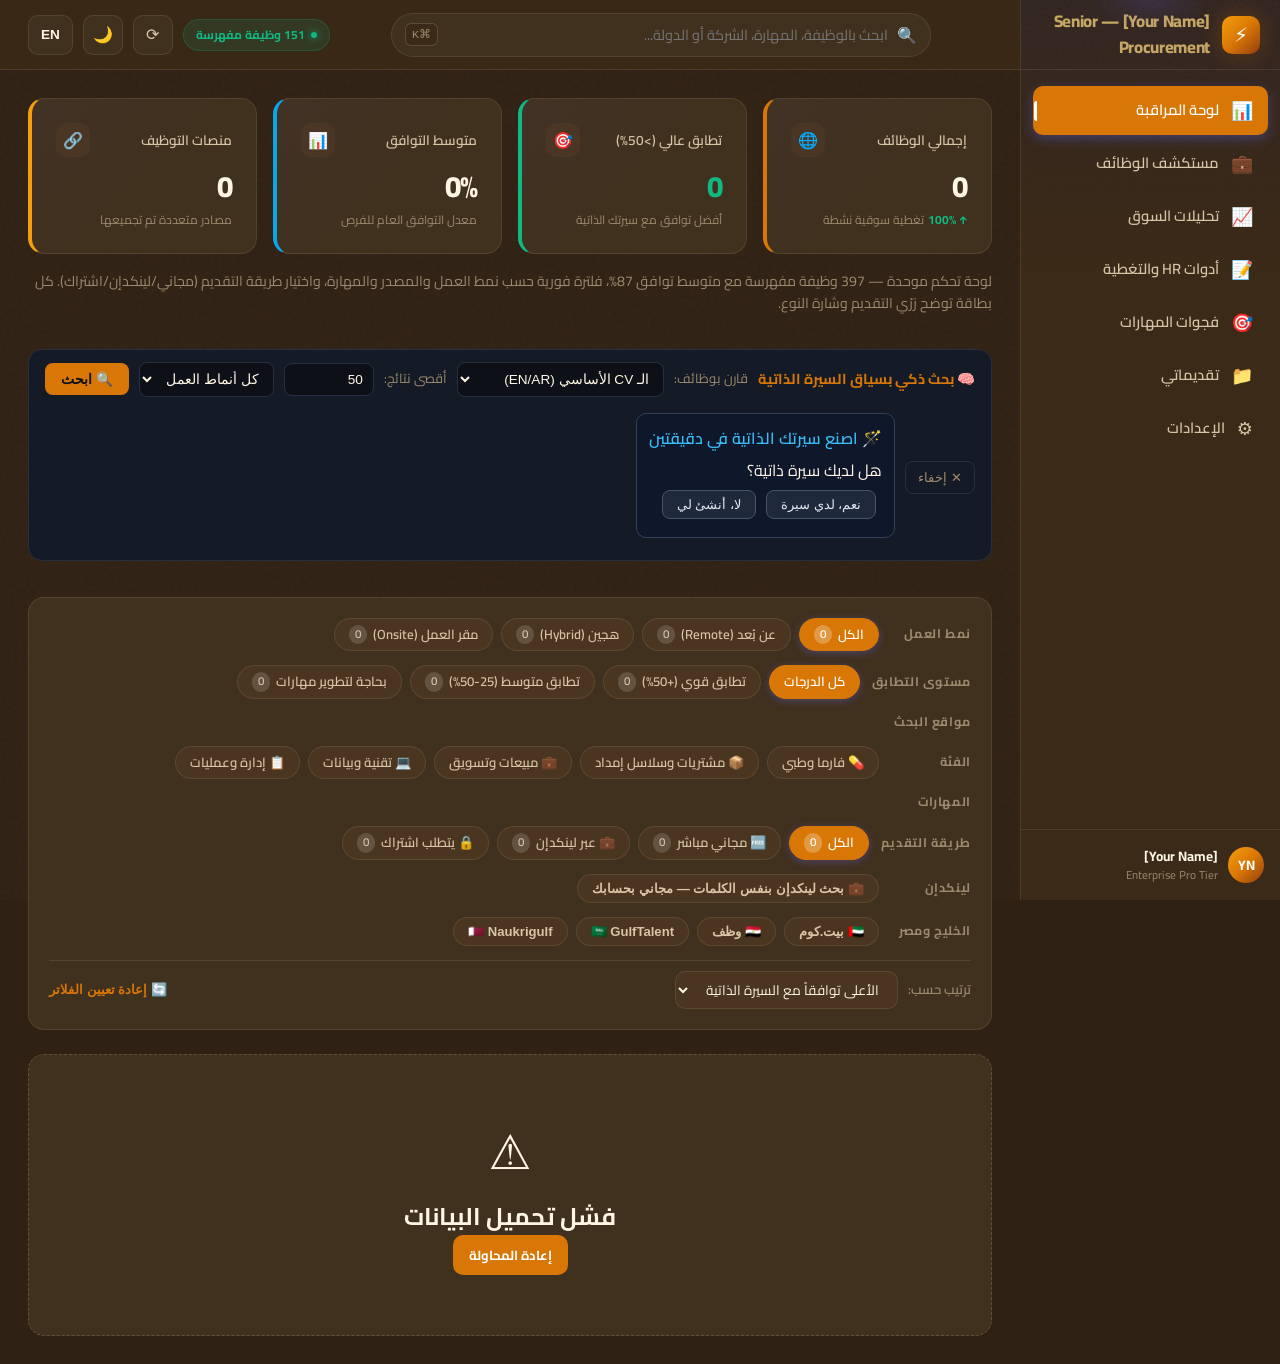
==== frontend/index.html @ 23d43df9 "init: Job Matcher AI — public sanitized package (job-hunt tools, app, frontend, dashboard)" ====
<!DOCTYPE html>
<html lang="ar" dir="rtl" data-theme="dark">
<head>
  <meta charset="UTF-8">
  <meta name="viewport" content="width=device-width, initial-scale=1.0">
  <title>Smart Job Matcher — Enterprise AI Platform</title>
  <link rel="stylesheet" href="style.css">
  <link rel="preconnect" href="https://fonts.googleapis.com">
  <link rel="preconnect" href="https://fonts.gstatic.com" crossorigin>
</head>
<body>
  <div class="app-shell">
    <!-- ─── Enterprise Sidebar ─────────────────────────────────────────── -->
    <aside class="app-sidebar" role="navigation" aria-label="التنقل الرئيسي">
      <div class="sidebar-brand">
        <div class="brand-icon" aria-hidden="true">⚡</div>
        <div class="brand-title" id="brandText" style="color:#C6A664;background:none;-webkit-background-clip:unset;-webkit-text-fill-color:#C6A664;">[Your Name] — Senior Procurement</div>
        <div class="sidebar-glow" aria-hidden="true"></div>
      </div>

      <nav class="sidebar-nav">
        <a class="nav-item active" data-page="dashboard" onclick="navigate('dashboard')" role="menuitem" aria-current="page">
          <span class="nav-icon" aria-hidden="true">📊</span>
          <span class="nav-label" data-i18n="navDashboard">لوحة المراقبة</span>
          <span class="nav-indicator" aria-hidden="true"></span>
        </a>
        <a class="nav-item" data-page="jobs" onclick="navigate('jobs')" role="menuitem">
          <span class="nav-icon" aria-hidden="true">💼</span>
          <span class="nav-label" data-i18n="navJobs">مستكشف الوظائف</span>
          <span class="nav-indicator" aria-hidden="true"></span>
        </a>
        <a class="nav-item" data-page="analytics" onclick="navigate('analytics')" role="menuitem">
          <span class="nav-icon" aria-hidden="true">📈</span>
          <span class="nav-label" data-i18n="navAnalytics">تحليلات السوق</span>
          <span class="nav-indicator" aria-hidden="true"></span>
        </a>
        <a class="nav-item" data-page="hr" onclick="navigate('hr')" role="menuitem">
          <span class="nav-icon" aria-hidden="true">📝</span>
          <span class="nav-label" data-i18n="navHr">أدوات HR والتغطية</span>
          <span class="nav-indicator" aria-hidden="true"></span>
        </a>
        <a class="nav-item" data-page="gaps" onclick="navigate('gaps')" role="menuitem">
          <span class="nav-icon" aria-hidden="true">🎯</span>
          <span class="nav-label" data-i18n="navGaps">فجوات المهارات</span>
          <span class="nav-indicator" aria-hidden="true"></span>
        </a>
        <a class="nav-item" data-page="myapps" onclick="navigate('myapps')" role="menuitem">
          <span class="nav-icon" aria-hidden="true">📁</span>
          <span class="nav-label">تقديماتي</span>
          <span class="nav-indicator" aria-hidden="true"></span>
        </a>
        <a class="nav-item" data-page="settings" onclick="navigate('settings')" role="menuitem">
          <span class="nav-icon" aria-hidden="true">⚙️</span>
          <span class="nav-label" data-i18n="navSettings">الإعدادات</span>
          <span class="nav-indicator" aria-hidden="true"></span>
        </a>
      </nav>

      <div class="sidebar-footer">
        <div class="user-badge">
          <div class="user-avatar">YN</div>
          <div class="user-meta">
            <div class="user-name">[Your Name]</div>
            <div class="user-role">Enterprise Pro Tier</div>
          </div>
        </div>
      </div>
    </aside>

    <!-- ─── Mobile Sidebar Overlay ────────────────────────────────────── -->
    <div class="sidebar-overlay" id="sidebarOverlay" onclick="closeSidebar()" aria-hidden="true"></div>

    <!-- ─── Main Content Canvas ───────────────────────────────────────── -->
    <main class="app-main" role="main">
      <!-- Enterprise Top Command Bar -->
      <header class="command-bar" role="banner">
        <div class="command-title" id="topbarTitle" style="font-weight:700; font-size:1.1rem;"></div>

        <!-- Mobile Menu Button -->
        <button class="btn-icon mobile-menu-btn" id="mobileMenuBtn" onclick="toggleSidebar()" aria-label="فتح القائمة" style="display:none;">
          <span>☰</span>
        </button>

        <!-- Global Search Bar with Shortcut -->
        <div class="command-search" role="search">
          <span class="search-icon" aria-hidden="true">🔍</span>
          <input 
            type="text" 
            id="searchBox" 
            class="command-input" 
            placeholder="ابحث بالوظيفة، المهارة، الشركة أو الدولة..." 
            oninput="onSearchInput(this.value)"
            autocomplete="off"
            aria-label="بحث شامل"
          >
          <button type="button" class="btn-reset search-clear" id="searchClear" onclick="clearSearch()" aria-label="مسح البحث" style="display:none;">✕</button>
          <span class="kbd-shortcut" aria-hidden="true">⌘K</span>
        </div>

        <!-- Actions -->
        <div class="command-actions">
          <div class="status-pill" id="statusPill" aria-live="polite">
            <span class="status-dot" aria-hidden="true"></span>
            <span id="liveStatusText">151 وظيفة مفهرسة</span>
          </div>
          <button class="btn-icon" id="refreshBtn" onclick="refreshJobs()" title="تحديث" aria-label="تحديث البيانات">⟳</button>
          <button class="btn-icon" id="themeBtn" onclick="toggleTheme()" title="المظهر" aria-label="تبديل المظهر">🌙</button>
          <button class="btn-lang" id="langBtn" onclick="toggleLang()" aria-label="تبديل اللغة">EN</button>
        </div>
      </header>

      <!-- ─── Page Transition Wrapper ──────────────────────────────────── -->
      <div class="page-transition-wrapper" id="pageWrapper">
        <!-- ─── Dashboard & Jobs View ───────────────────────────────────── -->
        <div id="page-dashboard" class="page-view active" role="region" aria-label="لوحة المراقبة">
          <!-- KPI Metrics Row -->
          <div class="kpi-grid" role="list" aria-label="مؤشرات الأداء الرئيسية">
            <div class="kpi-card" id="statTotal" role="listitem">
              <div class="kpi-header">
                <span class="kpi-title" data-stat-label="totalJobs">إجمالي الوظائف</span>
                <div class="kpi-icon-wrap">🌐</div>
              </div>
              <div class="kpi-value" id="countAll">0</div>
              <div class="kpi-subtext"><span class="trend-badge">↑ 100%</span> تغطية سوقية نشطة</div>
            </div>

            <div class="kpi-card" id="statHigh" role="listitem">
              <div class="kpi-header">
                <span class="kpi-title" data-stat-label="highMatch">تطابق عالي (>50%)</span>
                <div class="kpi-icon-wrap" style="color:var(--success);">🎯</div>
              </div>
              <div class="kpi-value" id="countHigh" style="color:var(--success);">0</div>
              <div class="kpi-subtext">أفضل توافق مع سيرتك الذاتية</div>
            </div>

            <div class="kpi-card" id="statAvg" role="listitem">
              <div class="kpi-header">
                <span class="kpi-title" data-stat-label="avgScore">متوسط التوافق</span>
                <div class="kpi-icon-wrap" style="color:var(--brand-primary);">📊</div>
              </div>
              <div class="kpi-value" id="statAvgVal">0%</div>
              <div class="kpi-subtext">معدل التوافق العام للفرص</div>
            </div>

            <div class="kpi-card" id="statSources" role="listitem">
              <div class="kpi-header">
                <span class="kpi-title" data-stat-label="sources">منصات التوظيف</span>
                <div class="kpi-icon-wrap" style="color:var(--warning);">🔗</div>
              </div>
              <div class="kpi-value" id="statSourcesVal">0</div>
              <div class="kpi-subtext">مصادر متعددة تم تجميعها</div>
            </div>
          </div>

          <p style="color:var(--text-muted); font-size:.88rem; margin: -8px 0 10px; line-height:1.6">لوحة تحكم موحدة — 397 وظيفة مفهرسة مع متوسط توافق 87%، فلترة فورية حسب نمط العمل والمصدر والمهارة، واختيار طريقة التقديم (مجاني/لينكدإن/اشتراك). كل بطاقة توضح زرّي التقديم وشارة النوع.</p>
          <!-- Live Search Results Counter -->
          <div class="search-results-bar" id="searchResultsBar" style="display:none;" aria-live="polite">
            <span class="results-count" id="resultsCount">0</span>
            <span class="results-label" data-i18n="resultsFound">نتائج مطابقة</span>
            <button class="btn-reset" onclick="clearSearch()" aria-label="مسح البحث">✕ مسح</button>
          </div>

          <!-- Smart Multi-CV Search Bar -->
          <div class="smart-search-bar" role="form" aria-label="بحث ذكي متعدد السير الذاتية" style="display:flex; flex-wrap:wrap; align-items:center; gap:10px; background:var(--surface-2,#151b26); border:1px solid var(--border,#263040); border-radius:14px; padding:12px 16px; margin-bottom:12px;">
            <span style="font-weight:700; font-size:.9rem; color:var(--brand-primary,#C6A664);">🧠 بحث ذكي بسياق السيرة الذاتية</span>
            <label for="cvSelect" style="font-size:.82rem; color:var(--text-muted);">قارن بوظائف:</label>
            <select id="cvSelect" style="flex:1; min-width:200px; background:var(--surface-1,#0d1117); color:var(--text-primary); border:1px solid var(--border,#263040); border-radius:8px; padding:8px 10px; font-size:.85rem;">
              <option value="default">الـ CV الأساسي (EN/AR)</option>
            </select>
            <label for="cvLimit" style="font-size:.82rem; color:var(--text-muted);">أقصى نتائج:</label>
            <input type="number" id="cvLimit" min="1" max="500" value="50" style="width:90px; background:var(--surface-1,#0d1117); color:var(--text-primary); border:1px solid var(--border,#263040); border-radius:8px; padding:8px 10px; font-size:.85rem;" aria-label="الحد الأقصى لعدد النتائج">
            <select id="cvWorkType" style="background:var(--surface-1,#0d1117); color:var(--text-primary); border:1px solid var(--border,#263040); border-radius:8px; padding:8px 10px; font-size:.85rem;" aria-label="نمط العمل">
              <option value="">كل أنماط العمل</option>
              <option value="remote">Remote</option>
              <option value="hybrid">Hybrid</option>
              <option value="onsite">Onsite</option>
            </select>
            <button type="button" onclick="smartSearch()" style="background:var(--brand-primary,#C6A664); color:#0d1117; border:none; border-radius:8px; padding:8px 16px; font-weight:700; cursor:pointer; font-size:.85rem;">🔍 ابحث</button>
<button type="button" onclick="smartClear()" style="background:transparent; color:var(--text-muted); border:1px solid var(--border,#263040); border-radius:8px; padding:8px 12px; cursor:pointer; font-size:.82rem;">✕ إخفاء</button>
<div id="cvWizard" style="margin:6px 0 10px;border:1px solid #334155;border-radius:10px;padding:12px;background:#0f172a;">
  <div style="font-weight:600;margin-bottom:8px;color:#38bdf8;">🪄 اصنع سيرتك الذاتية في دقيقتين</div>
  <div id="wizardQ1" style="display:block;">
    <div style="margin-bottom:8px;">هل لديك سيرة ذاتية؟</div>
    <button type="button" class="wz-btn" onclick="wizardHasCv(true)">نعم، لدي سيرة</button>
    <button type="button" class="wz-btn" onclick="wizardHasCv(false)">لا، أنشئ لي</button>
  </div>
  <div id="wizardFlow" style="display:none;"></div>
</div>
<style>
.wz-btn{background:#1e293b;color:#e2e8f0;border:1px solid #475569;border-radius:8px;padding:6px 14px;margin:0 6px 6px 0;cursor:pointer;font-size:13px;}
.wz-btn:hover{background:#334155;border-color:#38bdf8;}
.wz-q{margin:10px 0 6px;font-size:13px;color:#cbd5e1;}
.wz-input{background:#0b1120;color:#e2e8f0;border:1px solid #475569;border-radius:8px;padding:6px 10px;width:100%;box-sizing:border-box;font-size:13px;}
</style>
</div>

          <!-- Smart Search Results (independent grid, does not touch app.js state) -->
          <div id="smartResultsWrap" style="display:none; margin-bottom:14px;">
            <div class="search-results-bar" style="display:flex; align-items:center; justify-content:space-between; padding:8px 14px; background:var(--surface-2,#151b26); border:1px solid var(--border,#263040); border-radius:10px; margin-bottom:10px;">
              <span style="font-size:.85rem; color:var(--text-muted);">
                عرض <strong id="smartCount" style="color:var(--brand-primary,#C6A664);">0</strong> وظيفة بسياق
                <strong id="smartCvName" style="color:var(--text-primary);"></strong>
                — من <strong id="smartTotal"></strong> مطابقة كاملة
              </span>
            </div>
            <div class="jobs-grid" id="smartGrid" role="list" aria-label="نتائج البحث الذكي"></div>
          </div>

          <!-- Enterprise Multi-Facet Filter Toolbar -->
          <div class="facet-toolbar" role="form" aria-label="فلاتر الوظائف">
            <!-- Clear All Filters Button -->
            <div class="filter-actions" id="filterActions" style="display:none; justify-content:space-between; align-items:center; margin-bottom:8px;">
              <span class="active-filters-count" id="activeFiltersCount">0 فلاتر نشطة</span>
              <button type="button" class="btn-reset" onclick="resetAll()" aria-label="مسح كل الفلاتر">🔄 مسح الكل</button>
            </div>

            <!-- Work Type Filter -->
            <div class="facet-row">
              <span class="facet-label" data-i18n="filterWorkType">نمط العمل</span>
              <div class="chip-group" id="workTypeGroup" role="group" aria-label="أنماط العمل">
                <div class="filter-chip active" data-worktype="all" onclick="setWorkType('all', this)" role="button" tabindex="0" aria-pressed="true">
                  <span data-i18n="all">الكل</span>
                  <span class="chip-count" id="countWorkAll">0</span>
                </div>
                <div class="filter-chip" data-worktype="remote" onclick="setWorkType('remote', this)" role="button" tabindex="0" aria-pressed="false">
                  <span data-i18n="remote">عن بُعد (Remote)</span>
                  <span class="chip-count" id="countWorkRemote">0</span>
                </div>
                <div class="filter-chip" data-worktype="hybrid" onclick="setWorkType('hybrid', this)" role="button" tabindex="0" aria-pressed="false">
                  <span data-i18n="hybrid">هجين (Hybrid)</span>
                  <span class="chip-count" id="countWorkHybrid">0</span>
                </div>
                <div class="filter-chip" data-worktype="onsite" onclick="setWorkType('onsite', this)" role="button" tabindex="0" aria-pressed="false">
                  <span data-i18n="onsite">مقر العمل (Onsite)</span>
                  <span class="chip-count" id="countWorkOnsite">0</span>
                </div>
              </div>
            </div>

            <!-- Compatibility Filter -->
            <div class="facet-row">
              <span class="facet-label" data-i18n="filterMatch">مستوى التطابق</span>
              <div class="chip-group" id="matchScoreGroup" role="group" aria-label="مستويات التطابق">
                <div class="filter-chip active" data-filter="all" onclick="setScoreFilter('all', this)" role="button" tabindex="0" aria-pressed="true">
                  <span data-i18n="all">كل الدرجات</span>
                </div>
                <div class="filter-chip" data-filter="high" onclick="setScoreFilter('high', this)" role="button" tabindex="0" aria-pressed="false">
                  <span data-i18n="high">تطابق قوي (+50%)</span>
                  <span class="chip-count" id="countFilterHigh">0</span>
                </div>
                <div class="filter-chip" data-filter="mid" onclick="setScoreFilter('mid', this)" role="button" tabindex="0" aria-pressed="false">
                  <span data-i18n="mid">تطابق متوسط (25-50%)</span>
                  <span class="chip-count" id="countFilterMid">0</span>
                </div>
                <div class="filter-chip" data-filter="low" onclick="setScoreFilter('low', this)" role="button" tabindex="0" aria-pressed="false">
                  <span data-i18n="low">بحاجة لتطوير مهارات</span>
                  <span class="chip-count" id="countFilterLow">0</span>
                </div>
              </div>
            </div>

            <!-- Job Sources Filter (multi-select) -->
            <div class="facet-row">
              <span class="facet-label">مواقع البحث</span>
              <div class="chip-group" id="sourceChipsCloud" role="group" aria-label="مصادر الوظائف">
                <!-- Dynamically populated from loaded jobs -->
              </div>
            </div>

            <!-- Category Filter (multi-select: pharma only etc.) -->
            <div class="facet-row">
              <span class="facet-label">الفئة</span>
              <div class="chip-group" id="categoryChipsCloud" role="group" aria-label="فئات الوظائف">
                <div class="filter-chip" data-cat="pharma" onclick="toggleCategoryChip('pharma', this)" role="button" tabindex="0" aria-pressed="false">
                  <span>💊 فارما وطبي</span>
                </div>
                <div class="filter-chip" data-cat="supply" onclick="toggleCategoryChip('supply', this)" role="button" tabindex="0" aria-pressed="false">
                  <span>📦 مشتريات وسلاسل إمداد</span>
                </div>
                <div class="filter-chip" data-cat="sales" onclick="toggleCategoryChip('sales', this)" role="button" tabindex="0" aria-pressed="false">
                  <span>💼 مبيعات وتسويق</span>
                </div>
                <div class="filter-chip" data-cat="tech" onclick="toggleCategoryChip('tech', this)" role="button" tabindex="0" aria-pressed="false">
                  <span>💻 تقنية وبيانات</span>
                </div>
                <div class="filter-chip" data-cat="mgmt" onclick="toggleCategoryChip('mgmt', this)" role="button" tabindex="0" aria-pressed="false">
                  <span>📋 إدارة وعمليات</span>
                </div>
              </div>
            </div>

            <!-- Top Skills Quick Filter Cloud -->
            <div class="facet-row">
              <span class="facet-label" data-i18n="filterSkills">المهارات</span>
              <div class="chip-group" id="skillsChipsCloud" role="group" aria-label="المهارات المطلوبة">
                <!-- Dynamically populated skills -->
              </div>
            </div>

            <!-- طريقة التقديم: مجاني vs مدفوع vs لينكدإن -->
            <div class="facet-row">
              <span class="facet-label">طريقة التقديم</span>
              <div class="chip-group" id="applyTypeGroup" role="group" aria-label="طريقة التقديم">
                <div class="filter-chip active" data-apply="all" onclick="setApplyType('all', this)" role="button" tabindex="0" aria-pressed="true">
                  <span>الكل</span>
                  <span class="chip-count" id="countApplyAll">0</span>
                </div>
                <div class="filter-chip" data-apply="free" onclick="setApplyType('free', this)" role="button" tabindex="0" aria-pressed="false">
                  <span>🆓 مجاني مباشر</span>
                  <span class="chip-count" id="countApplyFree">0</span>
                </div>
                <div class="filter-chip" data-apply="linkedin" onclick="setApplyType('linkedin', this)" role="button" tabindex="0" aria-pressed="false">
                  <span>💼 عبر لينكدإن</span>
                  <span class="chip-count" id="countApplyLinkedin">0</span>
                </div>
                <div class="filter-chip" data-apply="paid" onclick="setApplyType('paid', this)" role="button" tabindex="0" aria-pressed="false">
                  <span>🔒 يتطلب اشتراك</span>
                  <span class="chip-count" id="countApplyPaid">0</span>
                </div>
              </div>
            </div>

            <!-- LinkedIn Quick Search (always ready, no login needed) -->
            <div class="facet-row">
              <span class="facet-label">لينكدإن</span>
              <div class="chip-group">
                <button type="button" class="filter-chip linkedin-chip" onclick="searchLinkedIn()" title="ابحث في لينكدإن بنفس كلمات البحث الحالية — التقديم بحسابك الحالي بلا دفع" role="button">
                  <span>💼 بحث لينكدإن بنفس الكلمات — مجاني بحسابك</span>
                </button>
              </div>
            </div>

            <!-- Gulf & Egypt Boards (quick search, no key — auto-scrape blocked by design) -->
            <div class="facet-row">
              <span class="facet-label">الخليج ومصر</span>
              <div class="chip-group" role="group" aria-label="مواقع التوظيف الإقليمية">
                <button type="button" class="filter-chip" onclick="searchGulf('bayt')" title="ابحث في بيت.كوم بنفس الكلمات" role="button">
                  <span>🇦🇪 بيت.كوم</span>
                </button>
                <button type="button" class="filter-chip" onclick="searchGulf('wuzzuf')" title="ابحث في وظف بنفس الكلمات" role="button">
                  <span>🇪🇬 وظف</span>
                </button>
                <button type="button" class="filter-chip" onclick="searchGulf('gulftalent')" title="ابحث في GulfTalent بنفس الكلمات" role="button">
                  <span>🇸🇦 GulfTalent</span>
                </button>
                <button type="button" class="filter-chip" onclick="searchGulf('naukri')" title="ابحث في Naukrigulf بنفس الكلمات" role="button">
                  <span>🇶🇦 Naukrigulf</span>
                </button>
              </div>
            </div>

            <!-- Toolbar Secondary Controls (Sort & Reset) -->
            <div class="toolbar-controls">
              <div style="display:flex; align-items:center; gap:10px; flex-wrap:wrap;">
                <span style="font-size:0.82rem; color:var(--text-muted); font-weight:600;" data-i18n="sortBy">ترتيب حسب:</span>
                <select id="sortSelect" class="sort-select" onchange="sortJobs()" aria-label="ترتيب النتائج">
                  <option value="score_desc">الأعلى توافقاً مع السيرة الذاتية</option>
                  <option value="score_asc">الأدنى توافقاً</option>
                  <option value="title_asc">اسم الوظيفة (أ-ي)</option>
                  <option value="date_desc">الأحدث إضافة</option>
                </select>
              </div>

              <button type="button" class="btn-reset" onclick="resetAll()" aria-label="إعادة تعيين كل الفلاتر">
                <span>🔄</span> <span data-i18n="resetFilters">إعادة تعيين الفلاتر</span>
              </button>
            </div>
          </div>

          <!-- Job Cards Grid -->
          <div class="jobs-grid" id="jobsGrid" role="list" aria-label="قائمة الوظائف"></div>

          <!-- Empty State -->
          <div id="emptyState" class="empty-state" style="display:none;" role="status" aria-live="polite">
            <div class="empty-illustration" aria-hidden="true">
              <div class="illustration-search"></div>
            </div>
            <h2 id="emptyTitle" style="font-size:1.2rem; margin-bottom:8px;">لا توجد وظائف مطابقة</h2>
            <p id="emptyDesc" style="color:var(--text-muted); font-size:0.9rem; margin-bottom:16px;">جرّب تعديل الفلاتر أو كلمات البحث للعثور على فرص أخرى</p>
            <button class="btn-primary" onclick="resetAll()">عرض كل الوظائف</button>
          </div>
        </div>

        <!-- ─── Additional Pages ────────────────────────────────────────── -->
        <div id="page-jobs" class="page-view" role="region" aria-label="مستكشف الوظائف">
          <h2 style="font-size:1.4rem; font-weight:800; margin-bottom:6px;" data-i18n="navJobs">مستكشف الوظائف</h2>
          <p style="color:var(--text-muted); font-size:.88rem; margin-bottom:14px; line-height:1.6">تصفح كل الوظائف المجمعة مع فلترة فورية حسب المهارة والموقع ونوع التقديم — كل بطاقة تعرض نسبة التوافق، زر <b>🆓 مجاني</b> للتقديم المباشر و <b>💼 لينكدإن</b> للتقديم بحسابك (Easy Apply مجاني)، وشارة توضح هل التقديم مجاني أم يتطلب اشتراك.</p>
          <div id="jobsExplorerGrid" class="jobs-grid" role="list" aria-label="قائمة الوظائف"></div>
        </div>

        <div id="page-analytics" class="page-view" role="region" aria-label="تحليلات السوق">
          <h2 style="font-size:1.4rem; font-weight:800; margin-bottom:6px;" data-i18n="analyticsTitle">تحليلات سوق التوظيف والفجوات المهارية</h2>
          <p style="color:var(--text-muted); font-size:.88rem; margin-bottom:14px; line-height:1.6">رسوم بيانية حية من قاعدة البيانات: توزيع التقييمات، الوظائف حسب المصدر، وأكثر المهارات طلباً — تساعدك على معرفة أين تركز تطويرك، مع قسم SWOT يربط نقاط قوتك بالفرص المتاحة.</p>
          <div id="analyticsContent"></div>
        </div>

        <div id="page-hr" class="page-view" role="region" aria-label="أدوات HR">
          <h2 style="font-size:1.4rem; font-weight:800; margin-bottom:6px;" data-i18n="hrTitle">أدوات HR ومولد خطابات التغطية الذكي</h2>
          <p style="color:var(--text-muted); font-size:.88rem; margin-bottom:14px; line-height:1.6">اكتب عنوان الوظيفة واسم الشركة ثم اختر اللغة — نولّد لك رسالة تغطية احترافية (عربي/إنجليزي)، مع قوالب جاهزة للمتابعة بعد التقديم، الشكر بعد المقابلة، والتفاوض على الراتب. كل رسالة قابلة للنسخ بضغطة واحدة.</p>
          <div id="hrContent2"></div>
        </div>

        <div id="page-settings" class="page-view" role="region" aria-label="الإعدادات">
          <h2 style="font-size:1.4rem; font-weight:800; margin-bottom:6px;" data-i18n="settingsTitle">إعدادات المنصة ومصادر البيانات</h2>
          <p style="color:var(--text-muted); font-size:.88rem; margin-bottom:14px; line-height:1.6">تحكم في المظهر (فاتح/داكن بني)، اللغة، وتصدير بياناتك (CSV/JSON). بالأسفل تجد بيانات التواصل الرسمية — كل التقديم يتم مجاناً عبر أزرار البطاقات أو عبر حساب LinkedIn الحالي.</p>
          <div id="settingsContent"></div>
          <div class="card" style="margin-top:16px; border-color:var(--brand-primary)">
            <div class="card-title">📞 التواصل الرسمي — [Your Name]</div>
            <p style="color:var(--text-muted); font-size:.85rem; margin-bottom:10px">رقم الهاتف الموحد — جميع القنوات على نفس الرقم:</p>
            <div style="display:grid; gap:8px">
              <a href="tel:[Phone]" style="display:flex; align-items:center; gap:8px; font-weight:700; color:var(--text-primary)">📱 ‎+[Phone] — اتصال مباشر</a>
              <a href="https://wa.me/[Phone]" target="_blank" rel="noopener" style="display:flex; align-items:center; gap:8px; color:#25D366; font-weight:700">💬 واتساب مباشر — wa.me/[Phone]</a>
              <a href="https://t.me/[Phone]" target="_blank" rel="noopener" style="display:flex; align-items:center; gap:8px; color:#26A5E4; font-weight:700">✈️ تليجرام — t.me/[Phone]</a>
              <a href="https://www.linkedin.com/in/[Your-LinkedIn]" target="_blank" rel="noopener" style="display:flex; align-items:center; gap:8px; color:#0A66C2; font-weight:700">💼 لينكدإن — linkedin.com/in/[Your-LinkedIn]</a>
            </div>
            <p style="color:var(--text-muted); font-size:.78rem; margin-top:8px">ملاحظة: الرقم المعتمد الوحيد هو الموضح أعلاه.</p>
          </div>
        </div>

        <div id="page-gaps" class="page-view" role="region" aria-label="فجوات المهارات">
          <h2 style="font-size:1.4rem; font-weight:800; margin-bottom:6px;">🎯 تحليل فجوات المهارات وموارد التعلم</h2>
          <p style="color:var(--text-muted); font-size:.88rem; margin-bottom:14px; line-height:1.6">نقارن سيرتك مع 397 وظيفة حية: نعرض مهاراتك المطابقة، والفجوات المطلوبة — ومنها <b>ERP (Oracle/SAP/Odoo)</b> أصبحت الآن في قائمة التعلم مع دورة مقترحة (Oracle University / SAP Learning / Udemy — 2-3 أشهر)، مع روابط وظائف لكل فجوة.</p>
          <div id="gapsContent"></div>
        </div>

        <div id="page-myapps" class="page-view" role="region" aria-label="تقديماتي">
          <h2 style="font-size:1.4rem; font-weight:800; margin-bottom:6px;">📁 تقديماتي ومتابعتها</h2>
          <p style="color:var(--text-muted); font-size:.88rem; margin-bottom:14px; line-height:1.6">سجل كل وظيفة تقدمت لها بضغطة “سجل أنك قدمت” من نافذة التفاصيل — نحفظها محلياً مع تاريخ التقديم وحالة المتابعة، لتعود لها لاحقاً وتتابع الردود.</p>
          <div id="myappsContent"></div>
        </div>
      </div>

      <!-- Back to Top Button -->
      <button class="back-to-top" id="backToTop" onclick="scrollToTop()" aria-label="العودة للأعلى" style="display:none;" hidden>
        <span aria-hidden="true">↑</span>
      </button>
    </main>
  </div>

  <!-- ─── Master-Detail Slide-Over Drawer ─────────────────────────────── -->
  <div id="modalOverlay" class="modal-overlay" onclick="handleOverlayClick(event)" role="dialog" aria-modal="true" aria-labelledby="modalTitle">
    <div class="drawer-panel" id="modalContent" role="document">
      <!-- Dynamically filled with deep dive details -->
    </div>
    <button class="drawer-close" onclick="closeModal()" aria-label="إغلاق التفاصيل">✕</button>
  </div>

  <!-- Toast Notification Container -->
  <div id="toastContainer" class="toast-container" role="status" aria-live="polite" aria-atomic="true"></div>

  <!-- Keyboard Navigation Hint (shown once) -->
  <div class="keyboard-hint" id="keyboardHint" role="status" aria-live="polite" style="display:none;">
    <kbd>↑</kbd><kbd>↓</kbd> للتنقل بين البطاقات · <kbd>Enter</kbd> للتفاصيل · <kbd>Esc</kbd> للإغلاق
  </div>

  <script src="app.js"></script>
  <!-- Smart Multi-CV Search (independent of app.js) -->
  <script>
  (function () {
    const cvSelect = document.getElementById('cvSelect');
    const cvLimit = document.getElementById('cvLimit');
    const cvWorkType = document.getElementById('cvWorkType');
    const wrap = document.getElementById('smartResultsWrap');
    const grid = document.getElementById('smartGrid');
    const smartCount = document.getElementById('smartCount');
    const smartTotal = document.getElementById('smartTotal');
    const smartCvName = document.getElementById('smartCvName');
    const searchBox = document.getElementById('searchBox');

    // Score badge color helper (same palette as main UI)
    function scoreBadge(score) {
      if (score >= 80) return { bg: 'rgba(34,197,94,.15)', color: '#22c55e', label: score + '%' };
      if (score >= 50) return { bg: 'rgba(245,158,11,.15)', color: '#f59e0b', label: score + '%' };
      return { bg: 'rgba(100,116,139,.18)', color: '#94a3b8', label: score + '%' };
    }

    function renderJobs(jobs, cvName, total) {
      smartCount.textContent = jobs.length;
      smartCvName.textContent = cvName || '';
      smartTotal.textContent = total;
      grid.innerHTML = '';
      if (!jobs || jobs.length === 0) {
        grid.innerHTML = '<div class="empty-state" style="display:block; padding:24px; text-align:center; color:var(--text-muted);">لا توجد وظائف مطابقة بهذا الـ CV — جرّب رفع الحد الأقصى أو تغيير الـ CV.</div>';
        return;
      }
      jobs.forEach((j) => {
        const a = j.analysis || {};
        const score = a.score != null ? a.score : 0;
        const b = scoreBadge(score);
        const cat = (j.category || '').replace(/[\[\]"']/g, '');
        const card = document.createElement('div');
        card.className = 'job-card';
        card.setAttribute('role', 'listitem');
        card.style.cssText = 'background:var(--surface-1,#0d1117); border:1px solid var(--border,#263040); border-radius:14px; padding:14px; display:flex; flex-direction:column; gap:8px;';
        card.innerHTML =
          '<div style="display:flex; justify-content:space-between; align-items:flex-start; gap:8px;">' +
          '  <div style="min-width:0;">' +
          '    <div style="font-weight:700; font-size:.95rem; color:var(--text-primary); line-height:1.4;">' + escapeHtml(j.title || '') + '</div>' +
          '    <div style="font-size:.82rem; color:var(--text-muted); margin-top:3px;">' + escapeHtml(j.company || '') + (j.location ? ' · ' + escapeHtml(j.location) : '') + '</div>' +
          '  </div>' +
          '  <div style="flex-shrink:0; background:' + b.bg + '; color:' + b.color + '; border-radius:8px; padding:4px 10px; font-weight:800; font-size:.82rem;">' + b.label + '</div>' +
          '</div>' +
          (j.salary_raw ? '<div style="font-size:.8rem; color:var(--warning,#f59e0b);">💰 ' + escapeHtml(j.salary_raw) + '</div>' : '') +
          (cat ? '<div style="font-size:.75rem; color:var(--text-muted);">🏷️ ' + escapeHtml(cat) + '</div>' : '') +
          (j.url ? '<a href="' + escapeAttr(j.url) + '" target="_blank" rel="noopener" style="margin-top:auto; text-align:center; background:var(--brand-primary,#C6A664); color:#0d1117; text-decoration:none; border-radius:8px; padding:7px 10px; font-weight:700; font-size:.82rem;">التقديم على الوظيفة ↗</a>' : '');
        grid.appendChild(card);
      });
    }

    function escapeHtml(s) {
      if (s == null) return '';
      return String(s).replace(/&/g, '&amp;').replace(/</g, '&lt;').replace(/>/g, '&gt;').replace(/"/g, '&quot;');
    }
    function escapeAttr(s) { return escapeHtml(s).replace(/'/g, '&#39;'); }

    // Load CV options once from server
    async function loadCvOptions() {
      try {
        const d = await fetch('/api/cv_list');
        const data = await d.json();
        if (!data || !data.cvs) return;
        cvSelect.innerHTML = '';
        data.cvs.forEach((c) => {
          const opt = document.createElement('option');
          opt.value = c.id;
          opt.textContent = c.name;
          cvSelect.appendChild(opt);
        });
      } catch (e) {
        // silent — keep default option
      }
    }

    window.smartSearch = async function () {
      const cv = cvSelect.value || 'default';
      const limit = parseInt(cvLimit.value, 10) || 50;
      const wt = cvWorkType.value || '';
      // Reuse the global search box text if present
      let q = '';
      if (searchBox && searchBox.value) q = searchBox.value.trim();
      const params = new URLSearchParams({ cv: cv, limit: limit, min_score: '0' });
      if (wt) params.set('work_type', wt);
      if (q) params.set('q', q);
      try {
        const d = await fetch('/api/search?' + params.toString());
        const data = await d.json();
        const list = data.jobs || [];
        const cvName = (cvSelect.selectedOptions[0] || {}).textContent || cv;
        renderJobs(list, cvName, data.total || list.length);
        wrap.style.display = 'block';
        wrap.scrollIntoView({ behavior: 'smooth', block: 'nearest' });
      } catch (e) {
        grid.innerHTML = '<div class="empty-state" style="display:block; padding:24px; text-align:center; color:#ef4444;">فشل البحث الذكي: ' + escapeHtml(String(e && e.message || e)) + '</div>';
        wrap.style.display = 'block';
      }
    };

    window.smartClear = function () {
      wrap.style.display = 'none';
      grid.innerHTML = '';
    };

    if (document.readyState === 'loading') document.addEventListener('DOMContentLoaded', loadCvOptions);
    else loadCvOptions();

    // ── CV Wizard (one question at a time) ──
    let wizField = '';
    let wizTitle = '';

    window.wizardHasCv = function (hasCv) {
      const q1 = document.getElementById('wizardQ1');
      const flow = document.getElementById('wizardFlow');
      if (hasCv) {
        q1.style.display = 'none';
        flow.style.display = 'block';
        flow.innerHTML = '<div class="wz-q">رائع! اختر سيرتك من القائمة أعلاه أو جرّب شخصية جاهزة👇</div>';
      } else {
        q1.style.display = 'none';
        flow.style.display = 'block';
        wizStep(1);
      }
    };

    window.wizStep = function (step) {
      const flow = document.getElementById('wizardFlow');
      const args = Array.prototype.slice.call(arguments, 1);
      const field = args[0] || wizField;
      const years = args[1] || '';

      if (step === 1) {
        flow.innerHTML =
          '<div class="wz-q">ما أقرب مجال لخبرتك؟</div>' +
          '<button type="button" class="wz-btn" onclick="wizStep(2,\'procurement\')">المشتريات</button>' +
          '<button type="button" class="wz-btn" onclick="wizStep(2,\'sales\')">المبيعات</button>' +
          '<button type="button" class="wz-btn" onclick="wizStep(2,\'supply_chain\')">سلسلة التوريد واللوجستيات</button>' +
          '<button type="button" class="wz-btn" onclick="wizStep(2,\'pharma\')">الصيدلة والقطاع الطبي</button>' +
          '<button type="button" class="wz-btn" onclick="wizStep(2,\'general\')">إدارة وأعمال عامة</button>';
      } else if (step === 2) {
        wizField = field;
        flow.innerHTML =
          '<div class="wz-q">ما مسماك الوظيفي الحالي أو الأخير؟</div>' +
          '<input type="text" id="wizTitle" class="wz-input" placeholder="مثال: Senior Procurement Manager">' +
          '<br><button type="button" class="wz-btn" onclick="wizStep(3,\'\')">التالي →</button>';
      } else if (step === 3) {
        const titleEl = document.getElementById('wizTitle');
        if (titleEl) wizTitle = titleEl.value.trim();
        wizField = field;
        flow.innerHTML =
          '<div class="wz-q">كم سنة خبرة؟</div>' +
          '<button type="button" class="wz-btn" onclick="wizStep(4,\'' + wizField + '\',\'0-2\')">أقل من سنتين (0-2)</button>' +
          '<button type="button" class="wz-btn" onclick="wizStep(4,\'' + wizField + '\',\'3-5\')">3-5 سنوات</button>' +
          '<button type="button" class="wz-btn" onclick="wizStep(4,\'' + wizField + '\',\'6-10\')">6-10 سنوات</button>' +
          '<button type="button" class="wz-btn" onclick="wizStep(4,\'' + wizField + '\',\'10+\')">أكثر من 10</button>';
      } else if (step === 4) {
        wizField = field;
        flow.innerHTML =
          '<div class="wz-q">ما نمط العمل المفضل؟</div>' +
          '<button type="button" class="wz-btn" onclick="wizStep(5,\'' + wizField + '\',\'' + years + '\',\'remote\')">🌐 Remote (عن بُعد)</button>' +
          '<button type="button" class="wz-btn" onclick="wizStep(5,\'' + wizField + '\',\'' + years + '\',\'hybrid\')">Hybrid (هجين)</button>' +
          '<button type="button" class="wz-btn" onclick="wizStep(5,\'' + wizField + '\',\'' + years + '\',\'onsite\')">🏢 Onsite (مقر العمل)</button>' +
          '<button type="button" class="wz-btn" onclick="wizStep(5,\'' + wizField + '\',\'' + years + '\',\'all\')">كل الأنماط</button>';
      } else if (step === 5) {
        const workType = args[2] || 'all';
        wizCreate(wizField, years, workType);
      }
    }

    window.wizCreate = async function (field, years, workType) {
      const title = wizTitle || '';
      if (!title) {
        const flow = document.getElementById('wizardFlow');
        flow.innerHTML += '<div style="color:#ef4444;margin-top:8px;font-size:13px;">اكتب اسم المسمى الوظيفي أولاً</div>';
        return;
      }

      const skillsMap = {
        procurement: ['procurement','negotiation','vendor management','supply chain'],
        sales: ['sales','business development','client management'],
        supply_chain: ['logistics','inventory management','distribution'],
        pharma: ['pharmaceutical','healthcare','compliance'],
        general: ['management','operations','reporting']
      };
      const skills = skillsMap[field] || skillsMap['general'];

      const flow = document.getElementById('wizardFlow');
      flow.innerHTML = '<div class="wz-q">⏳ جاري إنشاء سيرتك وتحميل النتائج...</div>';

      try {
        const res = await fetch('/api/cv_generate', {
          method: 'POST',
          headers: { 'Content-Type': 'application/json' },
          body: JSON.stringify({ title, years, field, skills, work_type: workType })
        });
        const data = await res.json();
        if (data.success) {
          await loadCvOptions();
          const newCv = cvSelect.querySelector('option[value="' + data.cv_id + '"]');
          if (newCv) cvSelect.value = data.cv_id;
          smartSearch();
          flow.innerHTML = '<div class="wz-q" style="color:#22c55e;">✅ تم إنشاء سيرتك (الاسم: ' + data.cv_id + ') — النتائج بالأعلى. يمكنك إعادة الاختيار من القائمة أو إنشاء غيرها.</div>';
        } else {
          flow.innerHTML = '<div class="wz-q" style="color:#ef4444;">فشل الإنشاء: ' + (data.message || 'unknown') + '</div>';
        }
      } catch (e) {
        flow.innerHTML = '<div class="wz-q" style="color:#ef4444;">خطأ في الإنشاء: ' + escapeHtml(String(e.message || e)) + '</div>';
      }
    };

  })();
  </script>
</body>
</html>
---- frontend/style.css ----
/* ═══════════════════════════════════════════════════════════════════════
   Smart Job Matcher — Enterprise Design System v2.0
   Modern 2026 UI/UX: Motion, Glassmorphism, Micro-interactions
   ═══════════════════════════════════════════════════════════════════════ */

@import url('https://fonts.googleapis.com/css2?family=Cairo:wght@400;500;600;700;800&family=Plus+Jakarta+Sans:wght@400;500;600;700;800&display=swap');

/* ─── Design Tokens ────────────────────────────────────────────────────── */
:root {
  /* Palette — Dark Warm Brown Lightened — بني أخف وأدفأ */
  --bg-canvas: #2F2114;
  --bg-surface: #3B2A17;
  --bg-surface-elevated: #4A3520;
  --bg-card: #40301E;
  --bg-card-hover: #52402A;
  --bg-glass: rgba(59, 42, 23, 0.88);

  --border-subtle: rgba(255, 228, 180, 0.10);
  --border-medium: rgba(255, 228, 180, 0.18);
  --border-focus: #D97706;

  --text-primary: #FFF6E5;
  --text-secondary: #D8C4A6;
  --text-muted: #9C8A6E;
  --text-inverse: #2F2114;

  /* Accent & Status — كهرماني دافئ */
  --brand-primary: #D97706;
  --brand-hover: #B45309;
  --brand-gradient: linear-gradient(135deg, #F59E0B 0%, #D97706 50%, #92400E 100%);
  --brand-glow: rgba(217, 119, 6, 0.28);
  --success: #10B981;
  --success-bg: rgba(16, 185, 129, 0.12);
  --success-gradient: linear-gradient(135deg, #10B981 0%, #34D399 100%);
  --warning: #F59E0B;
  --warning-bg: rgba(245, 158, 11, 0.12);
  --danger: #F43F5E;
  --danger-bg: rgba(244, 63, 94, 0.12);
  --info: #0EA5E9;
  --info-bg: rgba(14, 165, 233, 0.12);

  /* Shadows */
  --shadow-sm: 0 1px 2px 0 rgba(0, 0, 0, 0.25);
  --shadow-md: 0 4px 12px -2px rgba(0, 0, 0, 0.35);
  --shadow-lg: 0 12px 32px -4px rgba(0, 0, 0, 0.5);
  --shadow-xl: 0 24px 64px -8px rgba(0, 0, 0, 0.6);
  --shadow-glow: 0 0 24px var(--brand-glow);

  /* Geometry */
  --r-sm: 6px;
  --r-md: 10px;
  --r-lg: 16px;
  --r-xl: 24px;
  --r-full: 9999px;

  --sidebar-w: 260px;
  --header-h: 70px;

  /* Motion */
  --ease-spring: cubic-bezier(0.16, 1, 0.3, 1);
  --ease-smooth: cubic-bezier(0.4, 0, 0.2, 1);
  --transition: all 0.2s var(--ease-spring);
  --transition-slow: all 0.35s var(--ease-spring);

  /* Fonts */
  --font-en: 'Plus Jakarta Sans', system-ui, sans-serif;
  --font-ar: 'Cairo', 'Plus Jakarta Sans', system-ui, sans-serif;
  --font: var(--font-ar);
}

/* ─── Light Theme ─────────────────────────────────────────────────────── */
[data-theme="light"] {
  --bg-canvas: #F8FAFC;
  --bg-surface: #FFFFFF;
  --bg-surface-elevated: #F1F5F9;
  --bg-card: #FFFFFF;
  --bg-card-hover: #F8FAFC;
  --bg-glass: rgba(255, 255, 255, 0.88);

  --border-subtle: rgba(0, 0, 0, 0.08);
  --border-medium: rgba(0, 0, 0, 0.14);
  --border-focus: #4F46E5;

  --text-primary: #0F172A;
  --text-secondary: #475569;
  --text-muted: #94A3B8;
  --text-inverse: #FFFFFF;

  --shadow-sm: 0 1px 2px 0 rgba(0, 0, 0, 0.05);
  --shadow-md: 0 4px 12px -2px rgba(0, 0, 0, 0.08);
  --shadow-lg: 0 12px 32px -4px rgba(0, 0, 0, 0.12);
  --shadow-glow: 0 0 20px rgba(99, 102, 241, 0.15);
}

[dir="ltr"] { --font: var(--font-en); }

/* ─── Global Reset ────────────────────────────────────────────────────── */
*, *::before, *::after { box-sizing: border-box; margin: 0; padding: 0; }

body {
  font-family: var(--font);
  background-color: var(--bg-canvas);
  color: var(--text-primary);
  line-height: 1.5;
  min-height: 100vh;
  overflow-x: hidden;
  -webkit-font-smoothing: antialiased;
  -moz-osx-font-smoothing: grayscale;
}

/* Subtle noise texture overlay */
body::before {
  content: '';
  position: fixed;
  inset: 0;
  background-image: url("data:image/svg+xml,%3Csvg viewBox='0 0 256 256' xmlns='http://www.w3.org/2000/svg'%3E%3Cfilter id='noise'%3E%3CfeTurbulence type='fractalNoise' baseFrequency='0.9' numOctaves='4' stitchTiles='stitch'/%3E%3C/filter%3E%3Crect width='100%25' height='100%25' filter='url(%23noise)' opacity='0.03'/%3E%3C/svg%3E");
  pointer-events: none;
  z-index: 0;
}

/* ─── Enterprise Shell ────────────────────────────────────────────────── */
.app-shell { display: flex; min-height: 100vh; width: 100%; position: relative; z-index: 1; }

/* ─── Sidebar ─────────────────────────────────────────────────────────── */
.app-sidebar {
  width: var(--sidebar-w);
  background: linear-gradient(180deg, rgba(99, 102, 241, 0.06) 0%, var(--bg-surface) 30%);
  border-inline-end: 1px solid var(--border-subtle);
  display: flex;
  flex-direction: column;
  position: fixed;
  top: 0;
  bottom: 0;
  z-index: 100;
  transition: transform 0.3s var(--ease-spring);
}

[dir="rtl"] .app-sidebar { right: 0; }
[dir="ltr"] .app-sidebar { left: 0; }

.sidebar-brand {
  height: var(--header-h);
  padding: 0 20px;
  display: flex;
  align-items: center;
  gap: 12px;
  border-bottom: 1px solid var(--border-subtle);
  position: relative;
  overflow: hidden;
}

.sidebar-glow {
  position: absolute;
  top: -30px;
  left: 50%;
  transform: translateX(-50%);
  width: 120px;
  height: 60px;
  background: radial-gradient(ellipse, rgba(99, 102, 241, 0.15) 0%, transparent 70%);
  pointer-events: none;
}

.brand-icon {
  width: 38px;
  height: 38px;
  border-radius: var(--r-md);
  background: var(--brand-gradient);
  display: flex;
  align-items: center;
  justify-content: center;
  font-size: 20px;
  color: #fff;
  box-shadow: var(--shadow-glow);
  flex-shrink: 0;
}

.brand-title {
  font-size: 1.05rem;
  font-weight: 800;
  letter-spacing: -0.02em;
  color: #C6A664;
}

.sidebar-nav {
  padding: 16px 12px;
  display: flex;
  flex-direction: column;
  gap: 4px;
  flex: 1;
}

.nav-item {
  display: flex;
  align-items: center;
  gap: 12px;
  padding: 10px 14px;
  border-radius: var(--r-md);
  color: var(--text-secondary);
  text-decoration: none;
  font-size: 0.92rem;
  font-weight: 600;
  transition: var(--transition);
  cursor: pointer;
  border: 1px solid transparent;
  position: relative;
  overflow: hidden;
}

.nav-item:hover {
  color: var(--text-primary);
  background-color: var(--bg-card);
  border-color: var(--border-subtle);
}

.nav-item.active {
  color: #FFFFFF;
  background: var(--brand-primary);
  box-shadow: 0 4px 12px rgba(99, 102, 241, 0.35);
  border-color: transparent;
}

.nav-indicator {
  position: absolute;
  inset-inline-end: 0;
  top: 50%;
  transform: translateY(-50%);
  width: 3px;
  height: 0;
  border-radius: 3px 0 0 3px;
  background: #fff;
  transition: height 0.25s var(--ease-spring);
}

.nav-item.active .nav-indicator { height: 20px; }

.nav-icon {
  font-size: 18px;
  display: flex;
  align-items: center;
  justify-content: center;
}

.sidebar-footer {
  padding: 16px;
  border-top: 1px solid var(--border-subtle);
  display: flex;
  align-items: center;
  gap: 12px;
}

.user-badge { display: flex; align-items: center; gap: 10px; width: 100%; }

.user-avatar {
  width: 36px;
  height: 36px;
  border-radius: 50%;
  background: var(--brand-gradient);
  display: flex;
  align-items: center;
  justify-content: center;
  font-weight: 700;
  font-size: 0.85rem;
  color: #fff;
  flex-shrink: 0;
}

.user-meta { flex: 1; overflow: hidden; }
.user-name { font-size: 0.85rem; font-weight: 700; white-space: nowrap; overflow: hidden; text-overflow: ellipsis; }
.user-role { font-size: 0.72rem; color: var(--text-muted); }

/* ─── Main Content ────────────────────────────────────────────────────── */
.app-main {
  flex: 1;
  display: flex;
  flex-direction: column;
  min-width: 0;
  transition: var(--transition);
}

[dir="rtl"] .app-main { margin-right: var(--sidebar-w); }
[dir="ltr"] .app-main { margin-left: var(--sidebar-w); }

/* ─── Command Bar (Header) ────────────────────────────────────────────── */
.command-bar {
  height: var(--header-h);
  background-color: var(--bg-glass);
  backdrop-filter: blur(20px);
  -webkit-backdrop-filter: blur(20px);
  border-bottom: 1px solid var(--border-subtle);
  position: sticky;
  top: 0;
  z-index: 90;
  display: flex;
  align-items: center;
  justify-content: space-between;
  padding: 0 28px;
  gap: 20px;
}

.command-search {
  flex: 1;
  max-width: 540px;
  position: relative;
  display: flex;
  align-items: center;
}

.search-icon {
  position: absolute;
  color: var(--text-muted);
  font-size: 16px;
  pointer-events: none;
}
[dir="rtl"] .search-icon { right: 14px; }
[dir="ltr"] .search-icon { left: 14px; }

.command-input {
  width: 100%;
  height: 44px;
  background-color: var(--bg-card);
  border: 1px solid var(--border-subtle);
  border-radius: var(--r-full);
  color: var(--text-primary);
  font-family: inherit;
  font-size: 0.9rem;
  transition: all 0.3s var(--ease-spring);
}
[dir="rtl"] .command-input { padding: 0 42px 0 80px; }
[dir="ltr"] .command-input { padding: 0 80px 0 42px; }

.command-input:focus {
  outline: none;
  border-color: var(--brand-primary);
  background-color: var(--bg-surface-elevated);
  box-shadow: 0 0 0 3px rgba(99, 102, 241, 0.15), var(--shadow-md);
  max-width: 640px;
}

.kbd-shortcut {
  position: absolute;
  background-color: var(--bg-surface);
  border: 1px solid var(--border-medium);
  border-radius: var(--r-sm);
  padding: 2px 6px;
  font-size: 0.72rem;
  font-family: monospace;
  color: var(--text-muted);
  pointer-events: none;
  transition: opacity 0.2s;
}
.command-input:focus ~ .kbd-shortcut { opacity: 0; }
[dir="rtl"] .kbd-shortcut { left: 14px; }
[dir="ltr"] .kbd-shortcut { right: 14px; }

.command-actions { display: flex; align-items: center; gap: 10px; }

.status-pill {
  display: inline-flex;
  align-items: center;
  gap: 6px;
  padding: 6px 12px;
  background: var(--success-bg);
  border: 1px solid rgba(16, 185, 129, 0.2);
  border-radius: var(--r-full);
  font-size: 0.75rem;
  font-weight: 700;
  color: var(--success);
}

.status-dot {
  width: 6px;
  height: 6px;
  border-radius: 50%;
  background-color: var(--success);
  box-shadow: 0 0 8px var(--success);
  animation: pulse-dot 2s infinite;
}

@keyframes pulse-dot {
  0%, 100% { opacity: 1; }
  50% { opacity: 0.5; }
}

.btn-icon {
  width: 40px;
  height: 40px;
  border-radius: var(--r-md);
  background-color: var(--bg-card);
  border: 1px solid var(--border-subtle);
  color: var(--text-secondary);
  display: flex;
  align-items: center;
  justify-content: center;
  font-size: 16px;
  cursor: pointer;
  transition: var(--transition);
}

.btn-icon:hover {
  background-color: var(--bg-surface-elevated);
  color: var(--text-primary);
  border-color: var(--border-medium);
  transform: scale(1.05);
}

.btn-icon:active { transform: scale(0.95); }

.btn-lang {
  padding: 0 12px;
  height: 40px;
  border-radius: var(--r-md);
  background-color: var(--bg-card);
  border: 1px solid var(--border-subtle);
  color: var(--text-primary);
  font-weight: 700;
  font-size: 0.85rem;
  cursor: pointer;
  transition: var(--transition);
  display: flex;
  align-items: center;
  gap: 6px;
}

.btn-lang:hover { border-color: var(--brand-primary); }

/* ─── Page Views ──────────────────────────────────────────────────────── */
.page-view {
  padding: 28px;
  display: none;
  flex-direction: column;
  gap: 24px;
}

.page-view.active {
  display: flex;
  animation: pageEnter 0.35s var(--ease-spring);
}

@keyframes pageEnter {
  from { opacity: 0; transform: translateY(8px) scale(0.99); }
  to { opacity: 1; transform: translateY(0) scale(1); }
}

/* ─── KPI Metric Cards ────────────────────────────────────────────────── */
.kpi-grid {
  display: grid;
  grid-template-columns: repeat(auto-fit, minmax(220px, 1fr));
  gap: 16px;
}

.kpi-card {
  background-color: var(--bg-card);
  border: 1px solid var(--border-subtle);
  border-radius: var(--r-lg);
  padding: 24px;
  position: relative;
  overflow: hidden;
  transition: var(--transition-slow);
  border-left: 4px solid transparent;
}

.kpi-card::before {
  content: '';
  position: absolute;
  inset: 0;
  background: linear-gradient(135deg, rgba(99, 102, 241, 0.04) 0%, transparent 50%);
  pointer-events: none;
}

.kpi-card:hover {
  transform: translateY(-3px);
  border-color: var(--border-medium);
  box-shadow: var(--shadow-lg);
}

.kpi-card:nth-child(1) { border-left-color: var(--brand-primary); }
.kpi-card:nth-child(2) { border-left-color: var(--success); }
.kpi-card:nth-child(3) { border-left-color: var(--info); }
.kpi-card:nth-child(4) { border-left-color: var(--warning); }

.kpi-header {
  display: flex;
  align-items: center;
  justify-content: space-between;
  margin-bottom: 12px;
}

.kpi-title {
  font-size: 0.85rem;
  font-weight: 600;
  color: var(--text-secondary);
}

.kpi-icon-wrap {
  width: 34px;
  height: 34px;
  border-radius: var(--r-md);
  background: var(--bg-surface-elevated);
  display: flex;
  align-items: center;
  justify-content: center;
  font-size: 16px;
}

.kpi-value {
  font-size: 1.85rem;
  font-weight: 800;
  line-height: 1.2;
  letter-spacing: -0.03em;
}

.kpi-subtext {
  font-size: 0.75rem;
  color: var(--text-muted);
  margin-top: 6px;
  display: flex;
  align-items: center;
  gap: 4px;
}

.trend-badge {
  display: inline-flex;
  align-items: center;
  gap: 2px;
  font-weight: 700;
  color: var(--success);
}

/* ─── Filter Toolbar ──────────────────────────────────────────────────── */
.facet-toolbar {
  background-color: var(--bg-card);
  border: 1px solid var(--border-subtle);
  border-radius: var(--r-lg);
  padding: 20px;
  display: flex;
  flex-direction: column;
  gap: 14px;
}

.facet-row {
  display: flex;
  align-items: center;
  flex-wrap: wrap;
  gap: 12px;
}

.facet-label {
  font-size: 0.78rem;
  font-weight: 700;
  color: var(--text-muted);
  text-transform: uppercase;
  letter-spacing: 0.05em;
  min-width: 80px;
}

.chip-group { display: flex; align-items: center; flex-wrap: wrap; gap: 8px; }

.filter-chip {
  padding: 6px 14px;
  border-radius: var(--r-full);
  background-color: var(--bg-surface-elevated);
  border: 1px solid var(--border-subtle);
  color: var(--text-secondary);
  font-size: 0.82rem;
  font-weight: 600;
  cursor: pointer;
  transition: var(--transition);
  display: inline-flex;
  align-items: center;
  gap: 6px;
  user-select: none;
}

.filter-chip:hover {
  background-color: var(--bg-card-hover);
  color: var(--text-primary);
  border-color: var(--border-medium);
  transform: translateY(-1px);
}

.filter-chip:active { transform: scale(0.97); }

.filter-chip.active {
  background-color: var(--brand-primary);
  color: #FFFFFF;
  border-color: var(--brand-primary);
  box-shadow: 0 2px 8px rgba(99, 102, 241, 0.35);
}

.chip-count {
  font-size: 0.72rem;
  padding: 1px 6px;
  border-radius: var(--r-full);
  background-color: rgba(255, 255, 255, 0.15);
}

.filter-chip.active .chip-count { background-color: rgba(255, 255, 255, 0.25); }

.toolbar-controls {
  display: flex;
  align-items: center;
  justify-content: space-between;
  padding-top: 10px;
  border-top: 1px solid var(--border-subtle);
  flex-wrap: wrap;
  gap: 12px;
}

.sort-select {
  height: 38px;
  padding: 0 14px;
  background-color: var(--bg-surface-elevated);
  border: 1px solid var(--border-subtle);
  border-radius: var(--r-md);
  color: var(--text-primary);
  font-family: inherit;
  font-size: 0.85rem;
  cursor: pointer;
  outline: none;
  transition: var(--transition);
}

.sort-select:focus { border-color: var(--brand-primary); }

.btn-reset {
  background: none;
  border: none;
  color: var(--brand-primary);
  font-size: 0.82rem;
  font-weight: 700;
  cursor: pointer;
  display: inline-flex;
  align-items: center;
  gap: 4px;
  transition: var(--transition);
}

.btn-reset:hover { text-decoration: underline; }

/* ─── Job Cards Grid ──────────────────────────────────────────────────── */
.jobs-grid {
  display: grid;
  grid-template-columns: repeat(auto-fill, minmax(340px, 1fr));
  gap: 16px;
}

/* ─── Pagination Footer ───────────────────────────────────────────────── */
.jobs-footer {
  display: flex;
  align-items: center;
  justify-content: space-between;
  gap: 12px;
  margin-top: 18px;
  padding: 12px 16px;
  border: 1px solid var(--border-subtle);
  border-radius: var(--r-lg);
  background: var(--bg-surface-elevated);
  flex-wrap: wrap;
}
.jobs-footer .jobs-counter {
  font-size: 0.85rem;
  font-weight: 600;
  color: var(--text-secondary);
}
.jobs-footer .load-more-btn {
  display: inline-flex;
  align-items: center;
  gap: 6px;
}

.job-card {
  background-color: var(--bg-card);
  border: 1px solid var(--border-subtle);
  border-radius: var(--r-lg);
  padding: 24px;
  display: flex;
  flex-direction: column;
  justify-content: space-between;
  gap: 14px;
  position: relative;
  transition: all 0.3s var(--ease-spring);
  cursor: pointer;
  animation: cardFadeIn 0.4s var(--ease-spring) backwards;
}

.job-card:nth-child(1) { animation-delay: 0ms; }
.job-card:nth-child(2) { animation-delay: 30ms; }
.job-card:nth-child(3) { animation-delay: 60ms; }
.job-card:nth-child(4) { animation-delay: 90ms; }
.job-card:nth-child(5) { animation-delay: 120ms; }
.job-card:nth-child(6) { animation-delay: 150ms; }

@keyframes cardFadeIn {
  from { opacity: 0; transform: translateY(12px); }
  to { opacity: 1; transform: translateY(0); }
}

.job-card:hover {
  transform: translateY(-4px);
  border-color: rgba(99, 102, 241, 0.3);
  box-shadow: 0 16px 48px -8px rgba(0, 0, 0, 0.4), 0 0 0 1px rgba(99, 102, 241, 0.1);
}

.job-card:active { transform: translateY(-2px) scale(0.99); }

.job-card-top {
  display: flex;
  align-items: flex-start;
  justify-content: space-between;
  gap: 12px;
}

.job-company-avatar {
  width: 44px;
  height: 44px;
  border-radius: var(--r-md);
  background: var(--bg-surface-elevated);
  border: 1px solid var(--border-subtle);
  display: flex;
  align-items: center;
  justify-content: center;
  font-size: 1.1rem;
  font-weight: 800;
  color: var(--brand-primary);
  flex-shrink: 0;
}

.job-meta-primary { flex: 1; }

.job-title {
  font-size: 1rem;
  font-weight: 700;
  color: var(--text-primary);
  line-height: 1.35;
  margin-bottom: 4px;
  letter-spacing: -0.01em;
}

.job-company { font-size: 0.85rem; color: var(--text-secondary); }

.match-radial {
  display: flex;
  flex-direction: column;
  align-items: center;
  justify-content: center;
  width: 48px;
  height: 48px;
  border-radius: 50%;
  border: 2px solid;
  font-size: 0.85rem;
  font-weight: 800;
  flex-shrink: 0;
  transition: var(--transition);
}

.job-card:hover .match-radial { transform: scale(1.1); }

.match-high { border-color: var(--success); color: var(--success); background: var(--success-bg); }
.match-mid { border-color: var(--warning); color: var(--warning); background: var(--warning-bg); }
.match-low { border-color: var(--danger); color: var(--danger); background: var(--danger-bg); }

.job-tags-row { display: flex; align-items: center; flex-wrap: wrap; gap: 6px; }

.tag-pill {
  padding: 3px 8px;
  border-radius: var(--r-sm);
  background-color: var(--bg-surface-elevated);
  border: 1px solid var(--border-subtle);
  font-size: 0.72rem;
  font-weight: 600;
  color: var(--text-secondary);
}

.tag-remote { background: rgba(14, 165, 233, 0.12); color: #38BDF8; border-color: rgba(56, 189, 248, 0.2); }
.tag-salary { background: rgba(245, 158, 11, 0.12); color: #FBBF24; border-color: rgba(251, 191, 36, 0.2); }

.skills-list { display: flex; align-items: center; flex-wrap: wrap; gap: 6px; }

.skill-match-tag {
  padding: 2px 8px;
  border-radius: var(--r-full);
  background-color: rgba(16, 185, 129, 0.1);
  border: 1px solid rgba(16, 185, 129, 0.2);
  color: #34D399;
  font-size: 0.72rem;
  font-weight: 600;
}

.job-card-actions {
  display: flex;
  align-items: center;
  justify-content: space-between;
  padding-top: 12px;
  border-top: 1px solid var(--border-subtle);
  gap: 8px;
}

/* ─── Buttons ─────────────────────────────────────────────────────────── */
.btn-primary {
  padding: 8px 16px;
  border-radius: var(--r-md);
  background: var(--brand-primary);
  border: none;
  color: #FFFFFF;
  font-family: inherit;
  font-size: 0.82rem;
  font-weight: 700;
  cursor: pointer;
  transition: var(--transition);
  text-decoration: none;
  display: inline-flex;
  align-items: center;
  gap: 6px;
}

.btn-primary:hover {
  background: var(--brand-hover);
  box-shadow: 0 4px 12px rgba(99, 102, 241, 0.35);
  transform: translateY(-1px);
}

.btn-primary:active { transform: scale(0.97); }

.btn-secondary {
  padding: 8px 14px;
  border-radius: var(--r-md);
  background: var(--bg-surface-elevated);
  border: 1px solid var(--border-subtle);
  color: var(--text-secondary);
  font-family: inherit;
  font-size: 0.82rem;
  font-weight: 600;
  cursor: pointer;
  transition: var(--transition);
}

.btn-secondary:hover {
  background: var(--bg-card-hover);
  color: var(--text-primary);
  border-color: var(--border-medium);
}

.btn-secondary:active { transform: scale(0.97); }

/* ─── Empty & Loading States ──────────────────────────────────────────── */
.empty-state {
  grid-column: 1 / -1;
  text-align: center;
  padding: 60px 20px;
  background-color: var(--bg-card);
  border: 1px dashed var(--border-medium);
  border-radius: var(--r-lg);
}

.empty-icon {
  font-size: 3rem;
  margin-bottom: 12px;
  animation: emptyBounce 2s ease-in-out infinite;
}

@keyframes emptyBounce {
  0%, 100% { transform: translateY(0); }
  50% { transform: translateY(-8px); }
}

/* Skeleton Shimmer */
.sk-card {
  background: var(--bg-card);
  border: 1px solid var(--border-subtle);
  border-radius: var(--r-lg);
  padding: 24px;
}

.skeleton {
  background: linear-gradient(90deg, var(--bg-card) 25%, var(--bg-surface-elevated) 50%, var(--bg-card) 75%);
  background-size: 200% 100%;
  animation: shimmer 1.5s infinite;
  border-radius: var(--r-sm);
}

.sk-line { height: 14px; margin-bottom: 10px; }
.w80 { width: 80%; }
.w60 { width: 60%; }
.w40 { width: 40%; }
.w30 { width: 30%; }

@keyframes shimmer {
  0% { background-position: 200% 0; }
  100% { background-position: -200% 0; }
}

/* ─── Master-Detail Drawer ────────────────────────────────────────────── */
.modal-overlay {
  position: fixed;
  inset: 0;
  background-color: rgba(0, 0, 0, 0.65);
  backdrop-filter: blur(8px);
  -webkit-backdrop-filter: blur(8px);
  z-index: 200;
  display: none;
  opacity: 0;
  transition: opacity 0.3s var(--ease-smooth);
}

.modal-overlay.show {
  display: flex;
  opacity: 1;
}

.drawer-panel {
  position: fixed;
  top: 0;
  bottom: 0;
  width: 580px;
  max-width: 90vw;
  background-color: var(--bg-surface);
  border-inline-start: 1px solid var(--border-medium);
  box-shadow: var(--shadow-xl);
  padding: 32px;
  overflow-y: auto;
  transition: transform 0.35s var(--ease-spring);
  display: flex;
  flex-direction: column;
  gap: 24px;
}

[dir="rtl"] .drawer-panel { right: 0; transform: translateX(100%); }
[dir="ltr"] .drawer-panel { right: 0; transform: translateX(100%); }
.modal-overlay.show .drawer-panel { transform: translateX(0); }

.drawer-close {
  position: absolute;
  top: 24px;
  width: 36px;
  height: 36px;
  border-radius: 50%;
  background-color: var(--bg-card);
  border: 1px solid var(--border-subtle);
  color: var(--text-secondary);
  font-size: 18px;
  display: flex;
  align-items: center;
  justify-content: center;
  cursor: pointer;
  transition: var(--transition);
  z-index: 10;
}

.drawer-close:hover {
  background: var(--danger);
  color: #fff;
  border-color: var(--danger);
  transform: rotate(90deg);
}

[dir="rtl"] .drawer-close { left: 24px; }
[dir="ltr"] .drawer-close { right: 24px; }

/* ─── Toast Notifications ─────────────────────────────────────────────── */
.toast {
  display: flex;
  align-items: center;
  gap: 10px;
  padding: 12px 20px;
  border-radius: var(--r-md);
  font-size: 0.88rem;
  font-weight: 600;
  backdrop-filter: blur(12px);
  box-shadow: var(--shadow-lg);
  animation: toastIn 0.35s var(--ease-spring);
  margin-top: 8px;
}

.toast.out { animation: toastOut 0.3s var(--ease-smooth) forwards; }

.show-ok {
  background: rgba(16, 185, 129, 0.15);
  border: 1px solid rgba(16, 185, 129, 0.3);
  color: var(--success);
}

.show-err {
  background: rgba(244, 63, 94, 0.15);
  border: 1px solid rgba(244, 63, 94, 0.3);
  color: var(--danger);
}

@keyframes toastIn {
  from { opacity: 0; transform: translateX(100%) scale(0.9); }
  to { opacity: 1; transform: translateX(0) scale(1); }
}

@keyframes toastOut {
  from { opacity: 1; transform: translateX(0) scale(1); }
  to { opacity: 0; transform: translateX(100%) scale(0.9); }
}

/* ─── Back to Top ─────────────────────────────────────────────────────── */
.back-to-top {
  position: fixed;
  bottom: 24px;
  inset-inline-end: 24px;
  width: 44px;
  height: 44px;
  border-radius: 50%;
  background: var(--brand-primary);
  color: #fff;
  border: none;
  display: flex;
  align-items: center;
  justify-content: center;
  cursor: pointer;
  opacity: 0;
  transform: translateY(20px);
  transition: all 0.3s var(--ease-spring);
  z-index: 50;
  box-shadow: 0 4px 12px rgba(99, 102, 241, 0.35);
}

.back-to-top.visible { opacity: 1; transform: translateY(0); }
.back-to-top:hover { background: var(--brand-hover); transform: translateY(-2px) scale(1.1); }

/* ─── Utility Classes ─────────────────────────────────────────────────── */
.gradient-text {
  background: var(--brand-gradient);
  -webkit-background-clip: text;
  -webkit-text-fill-color: transparent;
}

.animate-in { animation: pageEnter 0.35s var(--ease-spring) backwards; }
.stagger-1 { animation-delay: 50ms; }
.stagger-2 { animation-delay: 100ms; }
.stagger-3 { animation-delay: 150ms; }
.stagger-4 { animation-delay: 200ms; }
.stagger-5 { animation-delay: 250ms; }
.stagger-6 { animation-delay: 300ms; }

/* ─── Modal Content Styles ────────────────────────────────────────────── */
.modal-section { padding: 0; }
.modal-section h3 { font-size: 0.95rem; font-weight: 700; margin-bottom: 8px; }

.job-meta-line {
  font-size: 0.88rem;
  color: var(--text-secondary);
  margin-bottom: 8px;
}

.skill-chip {
  display: inline-flex;
  align-items: center;
  gap: 4px;
  padding: 4px 10px;
  border-radius: var(--r-full);
  background: var(--bg-surface-elevated);
  border: 1px solid var(--border-subtle);
  font-size: 0.78rem;
  font-weight: 600;
  color: var(--text-secondary);
}

.gap-item {
  display: flex;
  align-items: center;
  justify-content: space-between;
  gap: 12px;
  padding: 12px 16px;
  background: var(--bg-surface-elevated);
  border: 1px solid var(--border-subtle);
  border-radius: var(--r-md);
  margin-bottom: 8px;
  transition: var(--transition);
}

.gap-item:hover { border-color: var(--border-medium); }

.gap-item .info { flex: 1; }
.gap-item .category { font-weight: 700; font-size: 0.88rem; }
.gap-item .advice { font-size: 0.82rem; color: var(--text-muted); margin-top: 2px; }

.priority {
  padding: 3px 10px;
  border-radius: var(--r-full);
  font-size: 0.72rem;
  font-weight: 700;
  flex-shrink: 0;
}

.priority-high { background: var(--danger-bg); color: var(--danger); }
.priority-medium { background: var(--warning-bg); color: var(--warning); }
.priority-low { background: var(--info-bg); color: var(--info); }

.hr-tabs { display: flex; gap: 4px; margin-bottom: 12px; }
.hr-tab {
  padding: 6px 14px;
  border-radius: var(--r-md);
  background: var(--bg-surface-elevated);
  border: 1px solid var(--border-subtle);
  cursor: pointer;
  font-size: 0.82rem;
  font-weight: 600;
  transition: var(--transition);
}
.hr-tab.active { background: var(--brand-primary); color: #fff; border-color: var(--brand-primary); }

.hr-content {
  background: var(--bg-surface-elevated);
  border: 1px solid var(--border-subtle);
  border-radius: var(--r-md);
  padding: 16px;
  font-size: 0.88rem;
  line-height: 1.6;
  max-height: 300px;
  overflow-y: auto;
  white-space: pre-wrap;
}

.input {
  width: 100%;
  padding: 10px 14px;
  background: var(--bg-surface-elevated);
  border: 1px solid var(--border-subtle);
  border-radius: var(--r-md);
  color: var(--text-primary);
  font-family: inherit;
  font-size: 0.88rem;
  transition: var(--transition);
}

.input:focus {
  outline: none;
  border-color: var(--brand-primary);
  box-shadow: 0 0 0 3px rgba(99, 102, 241, 0.15);
}

.card {
  background: var(--bg-card);
  border: 1px solid var(--border-subtle);
  border-radius: var(--r-lg);
  padding: 24px;
}

.card-title {
  font-size: 0.95rem;
  font-weight: 700;
  margin-bottom: 16px;
}

.grid-2 {
  display: grid;
  grid-template-columns: 1fr 1fr;
  gap: 16px;
}

.chart-container { display: flex; flex-direction: column; gap: 10px; }

.chart-bar-group { display: flex; flex-direction: column; gap: 4px; }

.chart-bar-label {
  display: flex;
  justify-content: space-between;
  font-size: 0.82rem;
  font-weight: 600;
}

.chart-bar-track {
  height: 8px;
  background: var(--bg-surface-elevated);
  border-radius: var(--r-full);
  overflow: hidden;
}

.chart-bar-fill {
  height: 100%;
  border-radius: var(--r-full);
  transition: width 0.8s var(--ease-spring);
}

.chart-bar-fill.green { background: var(--success-gradient); }
.chart-bar-fill.gold { background: linear-gradient(135deg, #F59E0B, #FBBF24); }
.chart-bar-fill.red { background: linear-gradient(135deg, #F43F5E, #FB7185); }
.chart-bar-fill.purple { background: var(--brand-gradient); }
.chart-bar-fill.blue { background: linear-gradient(135deg, #0EA5E9, #38BDF8); }

.btn-group { display: flex; gap: 8px; flex-wrap: wrap; }

.toggle {
  position: relative;
  display: inline-block;
  width: 44px;
  height: 24px;
}

.toggle input { opacity: 0; width: 0; height: 0; }

.toggle-slider {
  position: absolute;
  inset: 0;
  background: var(--bg-surface-elevated);
  border: 1px solid var(--border-subtle);
  border-radius: var(--r-full);
  cursor: pointer;
  transition: var(--transition);
}

.toggle-slider::before {
  content: '';
  position: absolute;
  width: 18px;
  height: 18px;
  border-radius: 50%;
  background: var(--text-muted);
  top: 2px;
  inset-inline-start: 2px;
  transition: var(--transition);
}

.toggle input:checked + .toggle-slider { background: var(--brand-primary); border-color: var(--brand-primary); }
.toggle input:checked + .toggle-slider::before { background: #fff; inset-inline-start: 22px; }

.setting-item {
  display: flex;
  align-items: center;
  justify-content: space-between;
  padding: 12px 0;
}

.setting-label { font-size: 0.88rem; font-weight: 600; }

.progress-ring { transform: rotate(-90deg); }
.ring-bg { fill: none; stroke: var(--bg-surface-elevated); stroke-width: 6; }
.ring-fg { fill: none; stroke-width: 6; stroke-linecap: round; transition: stroke-dashoffset 1s var(--ease-spring); }

/* ─── Responsive ──────────────────────────────────────────────────────── */
@media (max-width: 900px) {
  .app-sidebar {
    transform: translateX(-100%);
    box-shadow: none;
  }
  [dir="rtl"] .app-sidebar { transform: translateX(100%); }

  .app-sidebar.mobile-open {
    transform: translateX(0);
    box-shadow: var(--shadow-xl);
  }

  .app-main { margin: 0 !important; }
  .command-bar { padding: 0 16px; gap: 12px; }
  .page-view { padding: 16px; }
  .jobs-grid { grid-template-columns: 1fr; }
  .grid-2 { grid-template-columns: 1fr; }
  .kpi-grid { grid-template-columns: 1fr 1fr; }

  .command-search { max-width: none; }
  .kbd-shortcut { display: none; }
  .status-pill { display: none; }
}

@media (max-width: 480px) {
  .kpi-grid { grid-template-columns: 1fr; }
  .facet-row { flex-direction: column; align-items: flex-start; }
  .facet-label { min-width: auto; }
  .command-bar { height: auto; padding: 12px 16px; flex-wrap: wrap; }
}

/* ─── Focus Visible (Accessibility) ───────────────────────────────────── */
:focus-visible {
  outline: 2px solid var(--brand-primary);
  outline-offset: 2px;
}

/* ─── Reduced Motion ──────────────────────────────────────────────────── */
@media (prefers-reduced-motion: reduce) {
  *, *::before, *::after {
    animation-duration: 0.01ms !important;
    transition-duration: 0.01ms !important;
  }
}
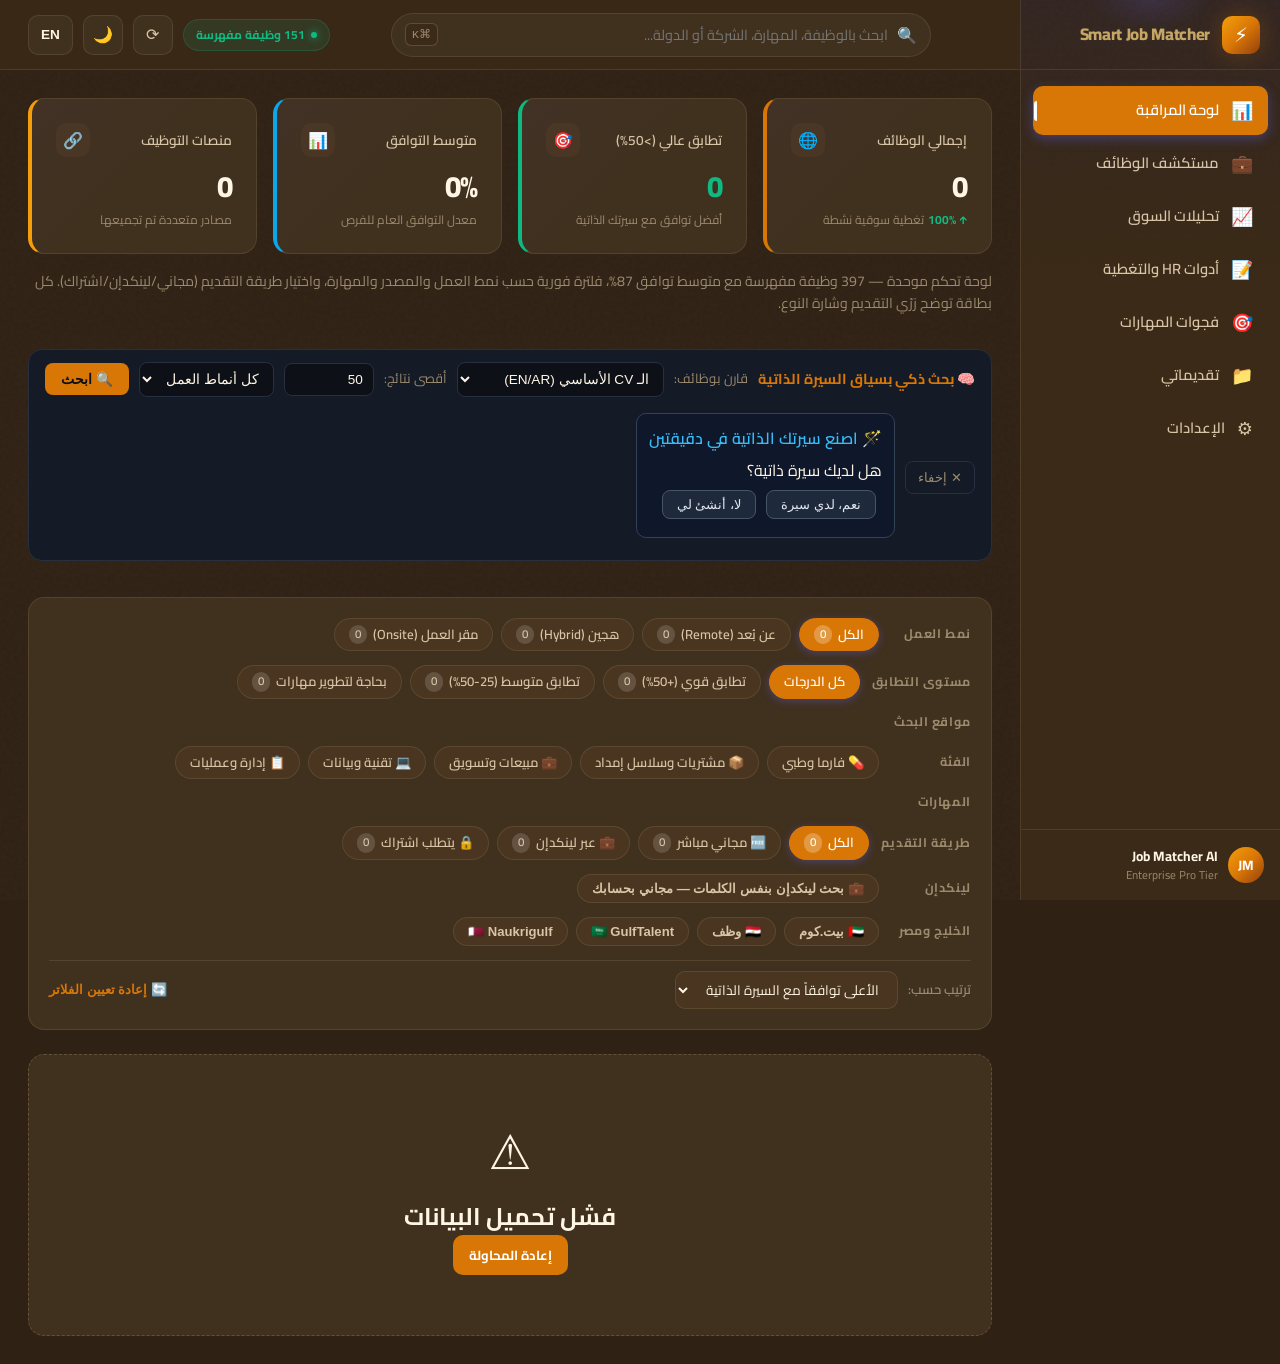
==== commit f2cfc5f0: "privacy: remove [Your Name] placeholders + contact card cleanup + vercel config" ====
--- a/frontend/index.html
+++ b/frontend/index.html
@@ -14,7 +14,7 @@
     <aside class="app-sidebar" role="navigation" aria-label="التنقل الرئيسي">
       <div class="sidebar-brand">
         <div class="brand-icon" aria-hidden="true">⚡</div>
-        <div class="brand-title" id="brandText" style="color:#C6A664;background:none;-webkit-background-clip:unset;-webkit-text-fill-color:#C6A664;">[Your Name] — Senior Procurement</div>
+        <div class="brand-title" id="brandText" style="color:#C6A664;background:none;-webkit-background-clip:unset;-webkit-text-fill-color:#C6A664;">Smart Job Matcher</div>
         <div class="sidebar-glow" aria-hidden="true"></div>
       </div>
 
@@ -58,9 +58,9 @@
 
       <div class="sidebar-footer">
         <div class="user-badge">
-          <div class="user-avatar">YN</div>
-          <div class="user-meta">
-            <div class="user-name">[Your Name]</div>
+            <div class="user-avatar">JM</div>
+            <div class="user-meta">
+              <div class="user-name">Job Matcher AI</div>
             <div class="user-role">Enterprise Pro Tier</div>
           </div>
         </div>
@@ -402,19 +402,8 @@
 
         <div id="page-settings" class="page-view" role="region" aria-label="الإعدادات">
           <h2 style="font-size:1.4rem; font-weight:800; margin-bottom:6px;" data-i18n="settingsTitle">إعدادات المنصة ومصادر البيانات</h2>
-          <p style="color:var(--text-muted); font-size:.88rem; margin-bottom:14px; line-height:1.6">تحكم في المظهر (فاتح/داكن بني)، اللغة، وتصدير بياناتك (CSV/JSON). بالأسفل تجد بيانات التواصل الرسمية — كل التقديم يتم مجاناً عبر أزرار البطاقات أو عبر حساب LinkedIn الحالي.</p>
+          <p style="color:var(--text-muted); font-size:.88rem; margin-bottom:14px; line-height:1.6">تحكم في المظهر (فاتح/داكن بني)، اللغة، وتصدير بياناتك (CSV/JSON). كل التقديم يتم مجاناً عبر أزرار البطاقات أو عبر حساب LinkedIn الحالي.</p>
           <div id="settingsContent"></div>
-          <div class="card" style="margin-top:16px; border-color:var(--brand-primary)">
-            <div class="card-title">📞 التواصل الرسمي — [Your Name]</div>
-            <p style="color:var(--text-muted); font-size:.85rem; margin-bottom:10px">رقم الهاتف الموحد — جميع القنوات على نفس الرقم:</p>
-            <div style="display:grid; gap:8px">
-              <a href="tel:[Phone]" style="display:flex; align-items:center; gap:8px; font-weight:700; color:var(--text-primary)">📱 ‎+[Phone] — اتصال مباشر</a>
-              <a href="https://wa.me/[Phone]" target="_blank" rel="noopener" style="display:flex; align-items:center; gap:8px; color:#25D366; font-weight:700">💬 واتساب مباشر — wa.me/[Phone]</a>
-              <a href="https://t.me/[Phone]" target="_blank" rel="noopener" style="display:flex; align-items:center; gap:8px; color:#26A5E4; font-weight:700">✈️ تليجرام — t.me/[Phone]</a>
-              <a href="https://www.linkedin.com/in/[Your-LinkedIn]" target="_blank" rel="noopener" style="display:flex; align-items:center; gap:8px; color:#0A66C2; font-weight:700">💼 لينكدإن — linkedin.com/in/[Your-LinkedIn]</a>
-            </div>
-            <p style="color:var(--text-muted); font-size:.78rem; margin-top:8px">ملاحظة: الرقم المعتمد الوحيد هو الموضح أعلاه.</p>
-          </div>
         </div>
 
         <div id="page-gaps" class="page-view" role="region" aria-label="فجوات المهارات">
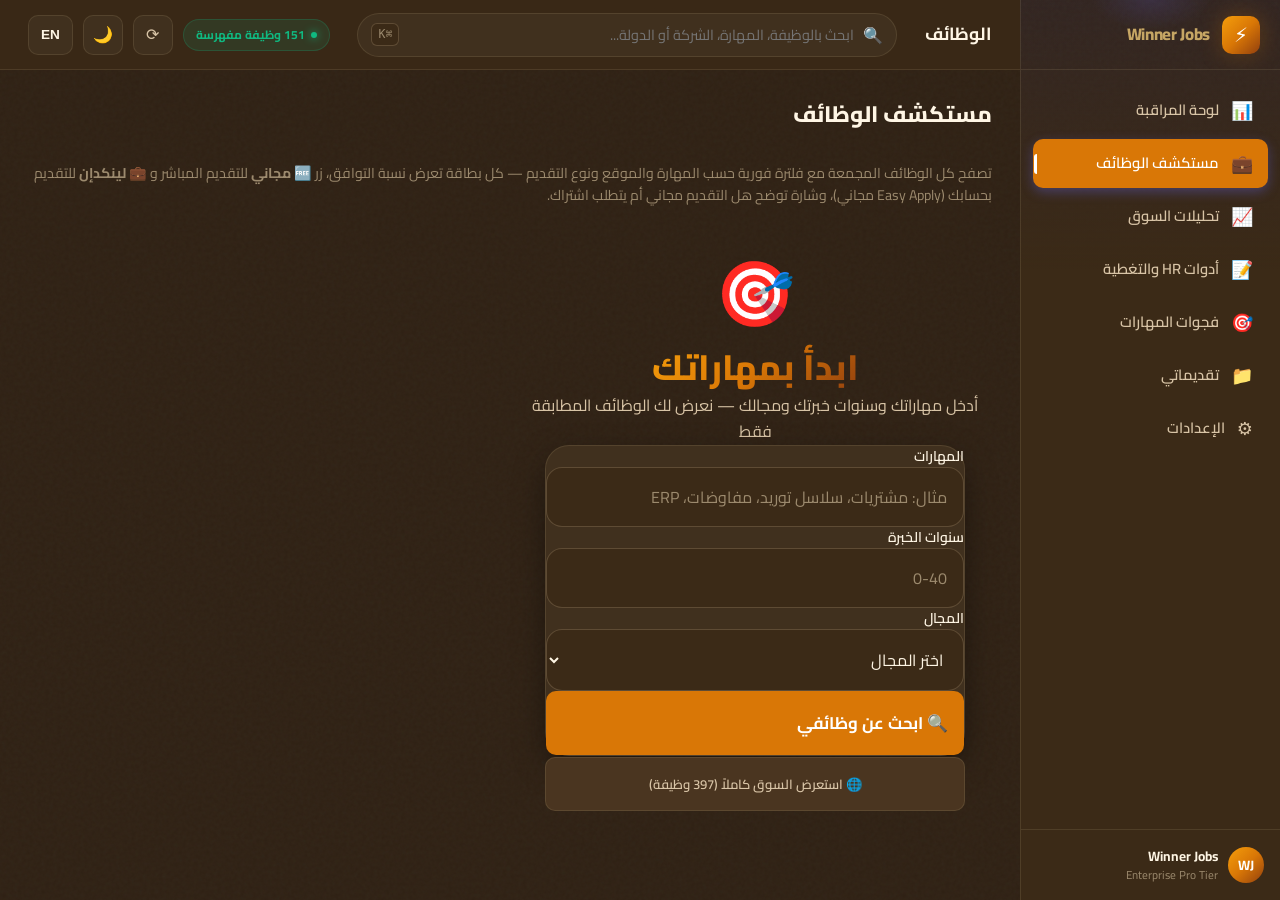
==== commit 1de4babe: "fix: wizard match search read hidden duplicate form + race with default load The wizard form was inj" ====
--- a/frontend/index.html
+++ b/frontend/index.html
@@ -3,7 +3,7 @@
 <head>
   <meta charset="UTF-8">
   <meta name="viewport" content="width=device-width, initial-scale=1.0">
-  <title>Smart Job Matcher — Enterprise AI Platform</title>
+  <title>Winner Jobs — Enterprise AI Platform</title>
   <link rel="stylesheet" href="style.css">
   <link rel="preconnect" href="https://fonts.googleapis.com">
   <link rel="preconnect" href="https://fonts.gstatic.com" crossorigin>
@@ -14,7 +14,7 @@
     <aside class="app-sidebar" role="navigation" aria-label="التنقل الرئيسي">
       <div class="sidebar-brand">
         <div class="brand-icon" aria-hidden="true">⚡</div>
-        <div class="brand-title" id="brandText" style="color:#C6A664;background:none;-webkit-background-clip:unset;-webkit-text-fill-color:#C6A664;">Smart Job Matcher</div>
+        <div class="brand-title" id="brandText" style="color:#C6A664;background:none;-webkit-background-clip:unset;-webkit-text-fill-color:#C6A664;">Winner Jobs</div>
         <div class="sidebar-glow" aria-hidden="true"></div>
       </div>
 
@@ -58,9 +58,9 @@
 
       <div class="sidebar-footer">
         <div class="user-badge">
-            <div class="user-avatar">JM</div>
+            <div class="user-avatar">WJ</div>
             <div class="user-meta">
-              <div class="user-name">Job Matcher AI</div>
+              <div class="user-name">Winner Jobs</div>
             <div class="user-role">Enterprise Pro Tier</div>
           </div>
         </div>
@@ -442,7 +442,7 @@
     <kbd>↑</kbd><kbd>↓</kbd> للتنقل بين البطاقات · <kbd>Enter</kbd> للتفاصيل · <kbd>Esc</kbd> للإغلاق
   </div>
 
-  <script src="app.js"></script>
+  <script src="app.js?v=match-fix2-20260927"></script>
   <!-- Smart Multi-CV Search (independent of app.js) -->
   <script>
   (function () {
@@ -658,4 +658,4 @@
   })();
   </script>
 </body>
-</html>+</html>
--- a/frontend/style.css
+++ b/frontend/style.css
@@ -1,5 +1,5 @@
 /* ═══════════════════════════════════════════════════════════════════════
-   Smart Job Matcher — Enterprise Design System v2.0
+   Winner Jobs — Enterprise Design System v2.0
    Modern 2026 UI/UX: Motion, Glassmorphism, Micro-interactions
    ═══════════════════════════════════════════════════════════════════════ */
 
@@ -1230,6 +1230,131 @@
 .ring-bg { fill: none; stroke: var(--bg-surface-elevated); stroke-width: 6; }
 .ring-fg { fill: none; stroke-width: 6; stroke-linecap: round; transition: stroke-dashoffset 1s var(--ease-spring); }
 
+/* ─── Wizard Mode (Empty Start) ────────────────────────────────────────── */
+.wizard-hero {
+  display: flex;
+  flex-direction: column;
+  align-items: center;
+  justify-content: center;
+  min-height: 50vh;
+  padding: var(--space-8) var(--space-6);
+  text-align: center;
+  animation: fadeInUp 0.6s var(--ease-spring);
+}
+
+@keyframes fadeInUp {
+  from { opacity: 0; transform: translateY(20px); }
+  to { opacity: 1; transform: translateY(0); }
+}
+
+.wizard-icon {
+  font-size: 4rem;
+  margin-bottom: var(--space-4);
+  animation: pulse 2s ease-in-out infinite;
+}
+
+@keyframes pulse {
+  0%, 100% { transform: scale(1); }
+  50% { transform: scale(1.05); }
+}
+
+.wizard-hero h2 {
+  font-size: clamp(1.5rem, 4vw, 2.2rem);
+  font-weight: 800;
+  background: var(--brand-gradient);
+  -webkit-background-clip: text;
+  -webkit-text-fill-color: transparent;
+  margin-bottom: var(--space-2);
+}
+
+.wizard-desc {
+  color: var(--text-secondary);
+  font-size: 1rem;
+  max-width: 480px;
+  margin-bottom: var(--space-8);
+  line-height: 1.6;
+}
+
+.wizard-form {
+  width: 100%;
+  max-width: 420px;
+  background: var(--bg-card);
+  border: 1px solid var(--border-subtle);
+  border-radius: var(--r-xl);
+  padding: var(--space-6);
+  margin-bottom: var(--space-6);
+  box-shadow: var(--shadow-lg);
+}
+
+.wizard-field {
+  margin-bottom: var(--space-5);
+  text-align: right;
+}
+
+.wizard-field label {
+  display: block;
+  font-size: 0.875rem;
+  font-weight: 600;
+  color: var(--text-primary);
+  margin-bottom: var(--space-2);
+}
+
+.wizard-field input,
+.wizard-field select {
+  width: 100%;
+  padding: 14px 16px;
+  background: var(--bg-surface);
+  border: 1px solid var(--border-medium);
+  border-radius: var(--r-lg);
+  color: var(--text-primary);
+  font-size: 1rem;
+  font-family: inherit;
+  transition: border-color 0.2s var(--ease), box-shadow 0.2s var(--ease);
+}
+
+.wizard-field input:focus,
+.wizard-field select:focus {
+  outline: none;
+  border-color: var(--brand-primary);
+  box-shadow: 0 0 0 3px var(--brand-glow);
+}
+
+.wizard-field input::placeholder {
+  color: var(--text-muted);
+}
+
+.wizard-search-btn {
+  width: 100%;
+  margin-top: var(--space-3);
+  padding: 16px;
+  font-size: 1.05rem;
+  font-weight: 700;
+}
+
+.wizard-divider {
+  display: flex;
+  align-items: center;
+  gap: var(--space-4);
+  color: var(--text-muted);
+  font-size: 0.875rem;
+  margin: var(--space-4) 0;
+}
+
+.wizard-divider::before,
+.wizard-divider::after {
+  content: '';
+  flex: 1;
+  height: 1px;
+  background: var(--border-subtle);
+}
+
+.wizard-browse-btn {
+  width: 100%;
+  max-width: 420px;
+  padding: 14px;
+  font-weight: 600;
+}
+
 /* ─── Responsive ──────────────────────────────────────────────────────── */
 @media (max-width: 900px) {
   .app-sidebar {
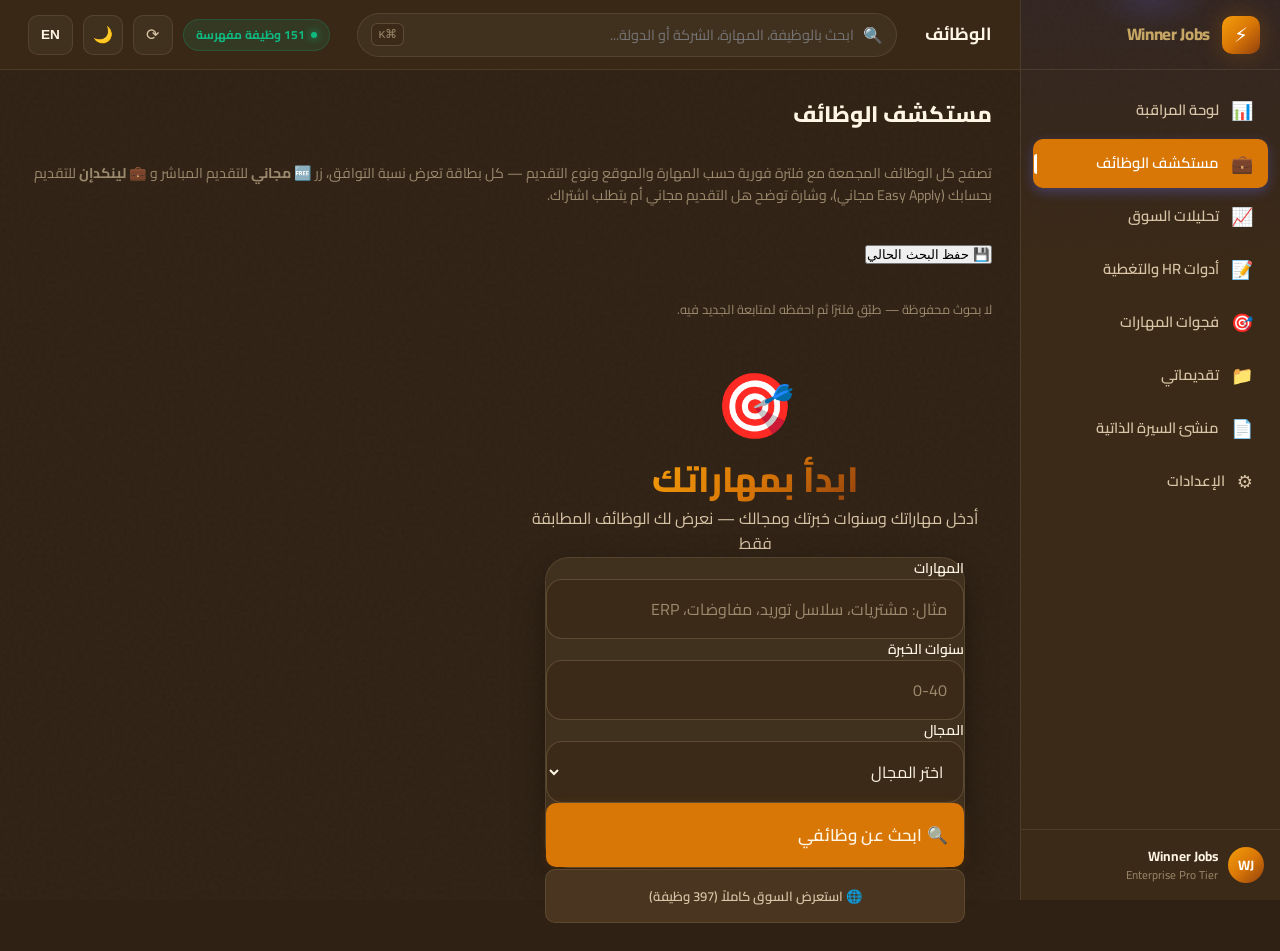
==== commit 3d422262: "feat: apply center + HR lab + daily + followups + saved search + autofill + fake-score (sanitized, n" ====
--- a/frontend/index.html
+++ b/frontend/index.html
@@ -49,6 +49,11 @@
           <span class="nav-label">تقديماتي</span>
           <span class="nav-indicator" aria-hidden="true"></span>
         </a>
+        <a class="nav-item" href="/cv-builder.html" role="menuitem">
+          <span class="nav-icon" aria-hidden="true">📄</span>
+          <span class="nav-label">منشئ السيرة الذاتية</span>
+          <span class="nav-indicator" aria-hidden="true"></span>
+        </a>
         <a class="nav-item" data-page="settings" onclick="navigate('settings')" role="menuitem">
           <span class="nav-icon" aria-hidden="true">⚙️</span>
           <span class="nav-label" data-i18n="navSettings">الإعدادات</span>
@@ -153,6 +158,29 @@
           </div>
 
           <p style="color:var(--text-muted); font-size:.88rem; margin: -8px 0 10px; line-height:1.6">لوحة تحكم موحدة — 397 وظيفة مفهرسة مع متوسط توافق 87%، فلترة فورية حسب نمط العمل والمصدر والمهارة، واختيار طريقة التقديم (مجاني/لينكدإن/اشتراك). كل بطاقة توضح زرّي التقديم وشارة النوع.</p>
+          <!-- ─── ⚡ تقديم اليوم — أسهل 10 وظائف تقديماً ─── -->
+          <section id="dailySection" class="top50-section" role="region" aria-label="تقديم اليوم — أسهل الوظائف تقديماً">
+            <button type="button" class="top50-header" onclick="toggleDaily()" aria-expanded="false" aria-controls="dailyBody">
+              <span class="top50-header-title">⚡ تقديم اليوم</span>
+              <span class="top50-header-sub" id="dailySub">أسهل 10 وظائف تقديماً — رسالة جاهزة + إجابات الفرز + زر واحد لكل وظيفة</span>
+              <span class="top50-chevron" aria-hidden="true">⌃</span>
+            </button>
+            <div id="dailyBody" class="top50-body">
+              <div id="dailyContent"></div>
+            </div>
+          </section>
+
+          <!-- ─── ⭐ أفضل 50 فرصة جاهزة ─── -->
+          <section id="top50Section" class="top50-section" role="region" aria-label="أفضل 50 فرصة جاهزة">
+            <button type="button" class="top50-header" onclick="toggleTop50()" aria-expanded="true" aria-controls="top50Body">
+              <span class="top50-header-title">⭐ أفضل 50 فرصة جاهزة</span>
+              <span class="top50-header-sub">25 ريموت بالدولار + 25 خليجية — مرتبة بعمق تطابق مهاراتك ثم الراتب</span>
+              <span class="top50-chevron" aria-hidden="true">⌃</span>
+            </button>
+            <div id="top50Body" class="top50-body">
+              <div id="top50Content"><div class="loading"><span class="spinner"></span> جاري ترتيب أفضل 50 فرصة ضد مهاراتك...</div></div>
+            </div>
+          </section>
           <!-- Live Search Results Counter -->
           <div class="search-results-bar" id="searchResultsBar" style="display:none;" aria-live="polite">
             <span class="results-count" id="resultsCount">0</span>
@@ -385,6 +413,10 @@
         <div id="page-jobs" class="page-view" role="region" aria-label="مستكشف الوظائف">
           <h2 style="font-size:1.4rem; font-weight:800; margin-bottom:6px;" data-i18n="navJobs">مستكشف الوظائف</h2>
           <p style="color:var(--text-muted); font-size:.88rem; margin-bottom:14px; line-height:1.6">تصفح كل الوظائف المجمعة مع فلترة فورية حسب المهارة والموقع ونوع التقديم — كل بطاقة تعرض نسبة التوافق، زر <b>🆓 مجاني</b> للتقديم المباشر و <b>💼 لينكدإن</b> للتقديم بحسابك (Easy Apply مجاني)، وشارة توضح هل التقديم مجاني أم يتطلب اشتراك.</p>
+          <div style="display:flex;gap:8px;flex-wrap:wrap;margin-bottom:12px">
+            <button class="btn btn-sm" onclick="saveCurrentSearch()">💾 حفظ البحث الحالي</button>
+          </div>
+          <div id="savedBox" style="margin-bottom:14px"></div>
           <div id="jobsExplorerGrid" class="jobs-grid" role="list" aria-label="قائمة الوظائف"></div>
         </div>
 
@@ -415,6 +447,11 @@
         <div id="page-myapps" class="page-view" role="region" aria-label="تقديماتي">
           <h2 style="font-size:1.4rem; font-weight:800; margin-bottom:6px;">📁 تقديماتي ومتابعتها</h2>
           <p style="color:var(--text-muted); font-size:.88rem; margin-bottom:14px; line-height:1.6">سجل كل وظيفة تقدمت لها بضغطة “سجل أنك قدمت” من نافذة التفاصيل — نحفظها محلياً مع تاريخ التقديم وحالة المتابعة، لتعود لها لاحقاً وتتابع الردود.</p>
+          <div id="followupsContent" style="margin-bottom:18px"></div>
+          <section id="applySection" class="top50-section" role="region" aria-label="مركز التقديم — أعلى 50 فرصة جاهزة" style="margin-bottom:18px">
+            <h2 style="font-size:1.1rem; font-weight:800; padding:12px 16px 0;">🚀 مركز التقديم — أعلى 50 فرصة جاهزة</h2>
+            <div style="padding:0 14px 14px"><div id="applyContent"><div class="loading"><span class="spinner"></span> جاري ترتيب الفرص ضد مهاراتك...</div></div></div>
+          </section>
           <div id="myappsContent"></div>
         </div>
       </div>
@@ -442,7 +479,7 @@
     <kbd>↑</kbd><kbd>↓</kbd> للتنقل بين البطاقات · <kbd>Enter</kbd> للتفاصيل · <kbd>Esc</kbd> للإغلاق
   </div>
 
-  <script src="app.js?v=match-fix2-20260927"></script>
+  <script src="app.js?v=apply-center-20261006"></script>
   <!-- Smart Multi-CV Search (independent of app.js) -->
   <script>
   (function () {
--- a/frontend/style.css
+++ b/frontend/style.css
@@ -795,6 +795,13 @@
   gap: 8px;
 }
 
+/* ─── Direct Employer Badge — من الشركة مباشرة ─────────────────────────── */
+.tag-direct {
+  background: rgba(217, 119, 6, 0.14);
+  border: 1px solid rgba(217, 119, 6, 0.35);
+  color: #FBBF24;
+}
+
 /* ─── Buttons ─────────────────────────────────────────────────────────── */
 .btn-primary {
   padding: 8px 16px;
@@ -1400,3 +1407,232 @@
     transition-duration: 0.01ms !important;
   }
 }
+
+/* --- Application Center sections (sanitized port) --- */
+/* ─── ⭐ أفضل 50 — قسم قابل للفتح/الإغلاق في الشاشة الرئيسية (2026-10-02) ─ */
+.top50-section {
+  margin: 4px 0 16px;
+  border: 1px solid var(--border, #263040);
+  border-radius: 14px;
+  background: var(--surface-2, #151b26);
+  overflow: hidden;
+}
+.top50-header {
+  display: flex;
+  align-items: center;
+  gap: 10px;
+  width: 100%;
+  text-align: start;
+  background: transparent;
+  border: 0;
+  padding: 12px 16px;
+  cursor: pointer;
+  color: var(--text-primary);
+  flex-wrap: wrap;
+  font: inherit;
+}
+.top50-header:hover { background: rgba(198, 166, 100, .06); }
+.top50-header-title { font-weight: 800; font-size: .95rem; color: var(--brand-primary, #C6A664); }
+.top50-header-sub { font-size: .78rem; color: var(--text-muted); flex: 1; min-width: 200px; }
+.top50-chevron { font-size: 1rem; transition: transform .2s ease; }
+.top50-section.collapsed .top50-chevron { transform: rotate(180deg); }
+.top50-section.collapsed .top50-body { display: none; }
+.top50-body { padding: 0 14px 14px; }
+.top50-footer {
+  display: flex;
+  align-items: center;
+  justify-content: space-between;
+  gap: 12px;
+  margin-top: 14px;
+  padding: 10px 14px;
+  background: var(--bg-surface, #0f172a);
+  border: 1px solid var(--border-subtle, #263040);
+  border-radius: 10px;
+  flex-wrap: wrap;
+}
+.top50-counter { font-size: .82rem; font-weight: 600; color: var(--text-secondary); }
+
+/* ─── ⚡ تقديم اليوم + 📬 المتابعات (2026-10-03) ── */
+.daily-item {
+  display: flex;
+  align-items: flex-start;
+  gap: 12px;
+  padding: 12px;
+  border: 1px solid var(--border-subtle, #263040);
+  border-radius: 12px;
+  background: var(--bg-card, #101623);
+  margin-bottom: 10px;
+  animation: cardFadeIn 0.4s var(--ease-spring) backwards;
+  flex-wrap: wrap;
+}
+.daily-rank {
+  flex-shrink: 0;
+  width: 42px;
+  height: 42px;
+  border-radius: 10px;
+  display: flex;
+  align-items: center;
+  justify-content: center;
+  font-weight: 800;
+  font-size: .9rem;
+  background: rgba(198, 166, 100, .12);
+  color: var(--brand-primary, #C6A664);
+}
+.daily-main { flex: 1; min-width: 260px; }
+.daily-actions {
+  display: flex;
+  flex-direction: column;
+  gap: 6px;
+  min-width: 150px;
+  align-items: stretch;
+}
+.daily-actions .btn-primary,
+.daily-actions .btn-secondary {
+  text-align: center;
+  text-decoration: none;
+  font-size: .8rem;
+  padding: 7px 10px;
+  white-space: nowrap;
+  display: block;
+}
+/* ─── مراجعة UX (2026-10-04): 10 بطاقات/يوم كانت كل بطاقة ~490px فلا يظهر أكثر من بطاقتين.
+       الحل: الرسالة تبدأ مطوية (4 أسطر قابلة للتوسيع يدوياً) والأزرار صفّ أفقي مدمج. ─── */
+.daily-actions {
+  flex-direction: row;
+  flex-wrap: wrap;
+  align-items: center;
+  min-width: 0;
+  width: 100%;
+  margin-top: 4px;
+}
+.daily-actions .btn-primary,
+.daily-actions .btn-secondary {
+  display: inline-block;
+  width: auto;
+  flex: 0 1 auto;
+  padding: 6px 12px;
+  font-size: .78rem;
+}
+.daily-msg {
+  min-height: 88px;
+  max-height: 340px;
+  overflow-y: auto;
+  font-size: .76rem;
+  line-height: 1.55;
+}
+.daily-item { align-items: stretch; }
+.daily-main { flex: 1 1 100%; min-width: 0; }
+.daily-rank { align-self: flex-start; }
+  .daily-rank { flex: 0 0 42px; }
+  .daily-main { flex: 1 1 auto; min-width: 300px; }
+  .daily-actions { width: auto; margin-top: 0; }
+}
+.daily-qa { margin-top: 8px; }
+.daily-qa summary {
+  cursor: pointer;
+  font-size: .8rem;
+  font-weight: 700;
+  color: var(--brand-primary, #C6A664);
+  user-select: none;
+}
+.daily-qa[open] summary { margin-bottom: 4px; }
+.daily-msg {
+  width: 100%;
+  box-sizing: border-box;
+  background: var(--bg-surface, #0f172a);
+  color: var(--text-secondary);
+  border: 1px solid var(--border-subtle, #263040);
+  border-radius: 8px;
+  padding: 8px 10px;
+  font: inherit;
+  font-size: .78rem;
+  line-height: 1.5;
+  resize: vertical;
+}
+  width: 100%;
+  max-width: 420px;
+  padding: 14px;
+  font-weight: 600;
+}
+
+/* ═══════════════════════════════════════════════════════════════════════════
+   STITCH / TalentOS skin — طبقة سمات من designs enterprise (2026-10-04)
+   تعمل فوق التوكنات الجديدة دون المساس ببنية الصفحات.
+   ═══════════════════════════════════════════════════════════════════════════ */
+
+/* ─── 1.elevation: حواف حادة + ظل مقصور (بطاقة enterprise) ─── */
+.job-card,
+.kpi-card,
+.daily-item,
+.modal-section,
+.skill-chip,
+.tag-pill {
+  box-shadow: 0 1px 0 rgba(255, 255, 255, 0.03) inset;
+}
+
+.job-card,
+.kpi-card,
+.daily-item {
+  border-radius: var(--r-lg);
+  border: 1px solid var(--border-subtle);
+  background-image: linear-gradient(180deg, rgba(255, 255, 255, 0.02), transparent 40%);
+}
+  border-color: var(--border-medium);
+  box-shadow: var(--shadow-md);
+  transform: translateY(-1px);
+}
+
+/* ─── 2. الأرقام والبيانات الهامة بخط أحادي المسافة (Stitch) ─── */
+.kpi-value,
+.kpi-num,
+.kpi-card .kpi-value,
+.match-score,
+.daily-rank {
+  font-family: var(--font-mono);
+  font-variant-numeric: tabular-nums;
+  letter-spacing: -0.02em;
+}
+
+.daily-rank {
+  font-size: 1rem;
+  border: 1px solid var(--brand-glow);
+  background: transparent;
+}
+
+/* ─── 3. بطاقات الوظائف: سطر meta مضغوط + عنوان أقوى ─── */
+.job-card h3,
+.daily-main span[style*="font-weight:800"] {
+  letter-spacing: -0.015em;
+  line-height: 1.3;
+}
+
+/* ─── 4. زر رئيسي واحد واضح لكل بطاقة (تسلسل مرئي) ─── */
+/* نصّ الزر = بنّي داكن على الكهرماني (كما في Stitch: on-primary #451a03)
+   لأن الأبيض على #FFC174 كان 1.6:1 فقط — فشل WCAG AA. الآن 9.9:1. */
+.btn-primary,
+.job-card .btn-primary,
+.daily-actions .btn-primary {
+  color: var(--on-brand);
+  font-weight: 600;
+  letter-spacing: 0.01em;
+  box-shadow: 0 2px 12px -2px var(--brand-glow);
+}
+  color: #FFFFFF;
+}
+
+.job-card .btn-secondary,
+.daily-actions .btn-secondary {
+  background: var(--bg-surface-elevated);
+  border-color: var(--border-subtle);
+  color: var(--text-secondary);
+  transition: color 0.15s, border-color 0.15s, background 0.15s;
+}
+
+.job-card .btn-secondary:hover,
+.daily-actions .btn-secondary:hover {
+  color: var(--text-primary);
+  border-color: var(--border-medium);
+  background: var(--bg-card-hover);
+}
+
+@media print { .app-sidebar, .sidebar, .topbar, .back-to-top, .btn, button, .modal-overlay .drawer-close { display: none !important; } body { background: #fff; color: #000; } }
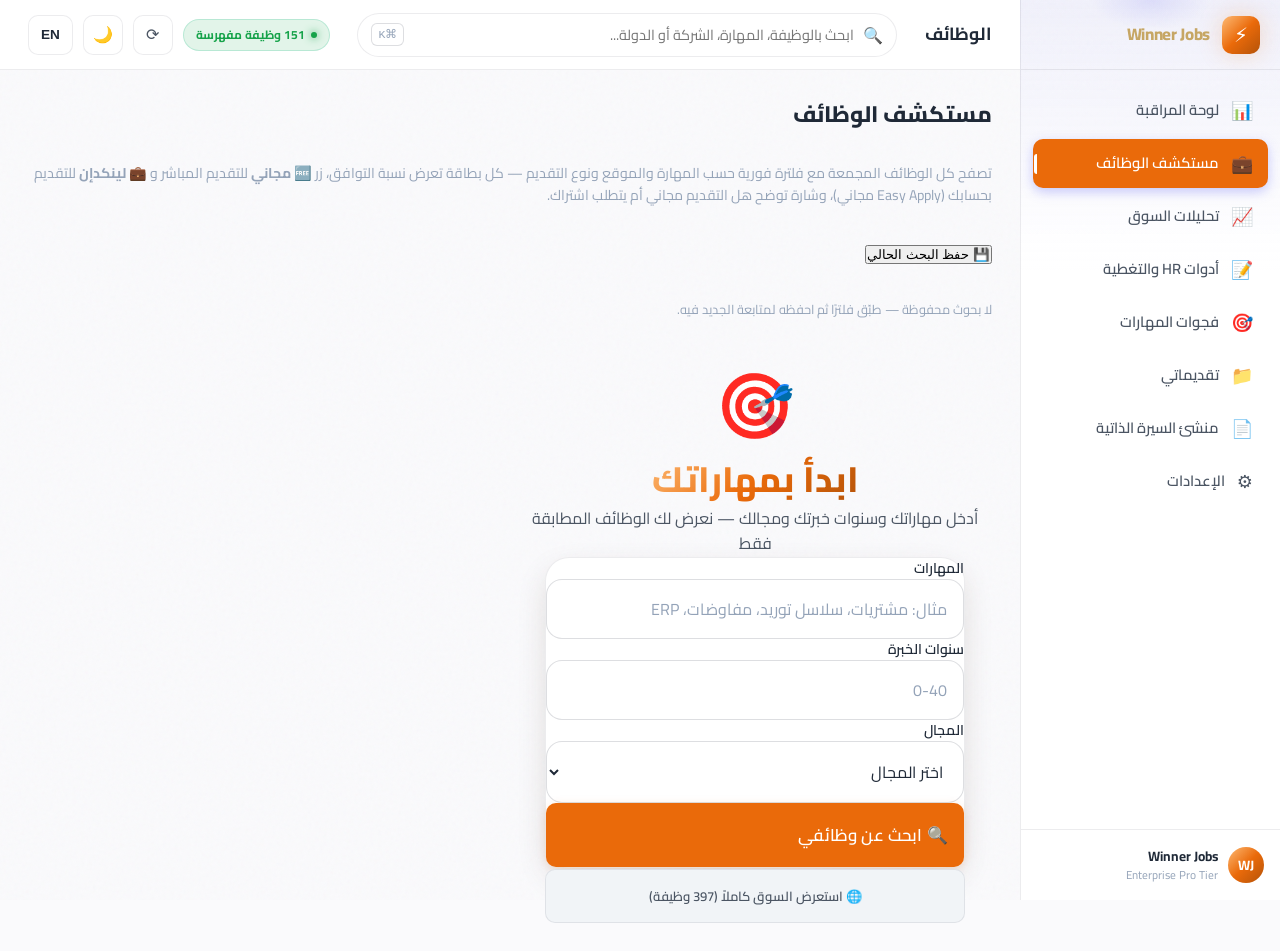
==== commit d0922fa8: "style: light lite + soft-charcoal dual theme (cream default, orange accent)" ====
--- a/frontend/index.html
+++ b/frontend/index.html
@@ -1,10 +1,10 @@
 <!DOCTYPE html>
-<html lang="ar" dir="rtl" data-theme="dark">
+<html lang="ar" dir="rtl" data-theme="light">
 <head>
   <meta charset="UTF-8">
   <meta name="viewport" content="width=device-width, initial-scale=1.0">
   <title>Winner Jobs — Enterprise AI Platform</title>
-  <link rel="stylesheet" href="style.css">
+  <link rel="stylesheet" href="style.css?v=theme-light2-20261007">
   <link rel="preconnect" href="https://fonts.googleapis.com">
   <link rel="preconnect" href="https://fonts.gstatic.com" crossorigin>
 </head>
--- a/frontend/style.css
+++ b/frontend/style.css
@@ -7,43 +7,43 @@
 
 /* ─── Design Tokens ────────────────────────────────────────────────────── */
 :root {
-  /* Palette — Dark Warm Brown Lightened — بني أخف وأدفأ */
-  --bg-canvas: #2F2114;
-  --bg-surface: #3B2A17;
-  --bg-surface-elevated: #4A3520;
-  --bg-card: #40301E;
-  --bg-card-hover: #52402A;
-  --bg-glass: rgba(59, 42, 23, 0.88);
-
-  --border-subtle: rgba(255, 228, 180, 0.10);
-  --border-medium: rgba(255, 228, 180, 0.18);
-  --border-focus: #D97706;
-
-  --text-primary: #FFF6E5;
-  --text-secondary: #D8C4A6;
-  --text-muted: #9C8A6E;
-  --text-inverse: #2F2114;
-
-  /* Accent & Status — كهرماني دافئ */
-  --brand-primary: #D97706;
-  --brand-hover: #B45309;
-  --brand-gradient: linear-gradient(135deg, #F59E0B 0%, #D97706 50%, #92400E 100%);
-  --brand-glow: rgba(217, 119, 6, 0.28);
-  --success: #10B981;
-  --success-bg: rgba(16, 185, 129, 0.12);
-  --success-gradient: linear-gradient(135deg, #10B981 0%, #34D399 100%);
+  /* Palette — Cream Warm Light ( مطابق صور الخاصة ) */
+  --bg-canvas: #FAFAFC;
+  --bg-surface: #FFFFFF;
+  --bg-surface-elevated: #F1F4F7;
+  --bg-card: #FFFFFF;
+  --bg-card-hover: #F6F8FA;
+  --bg-glass: rgba(255, 255, 255, 0.9);
+
+  --border-subtle: rgba(15, 23, 42, 0.08);
+  --border-medium: rgba(15, 23, 42, 0.14);
+  --border-focus: #EA6A0A;
+
+  --text-primary: #1F2937;
+  --text-secondary: #4B5563;
+  --text-muted: #94A3B8;
+  --text-inverse: #FFFFFF;
+
+  /* Accent — برتقالي مطابق صور النسخة */
+  --brand-primary: #EA6A0A;
+  --brand-hover: #C25E08;
+  --brand-gradient: linear-gradient(135deg, #FDBA74 0%, #EA6A0A 50%, #B45309 100%);
+  --brand-glow: rgba(234, 106, 10, 0.22);
+  --success: #16A34A;
+  --success-bg: rgba(22, 163, 74, 0.12);
+  --success-gradient: linear-gradient(135deg, #22C55E 0%, #16A34A 100%);
   --warning: #F59E0B;
   --warning-bg: rgba(245, 158, 11, 0.12);
-  --danger: #F43F5E;
-  --danger-bg: rgba(244, 63, 94, 0.12);
-  --info: #0EA5E9;
-  --info-bg: rgba(14, 165, 233, 0.12);
+  --danger: #DC2626;
+  --danger-bg: rgba(220, 38, 38, 0.12);
+  --info: #0284C7;
+  --info-bg: rgba(2, 132, 199, 0.12);
 
   /* Shadows */
-  --shadow-sm: 0 1px 2px 0 rgba(0, 0, 0, 0.25);
-  --shadow-md: 0 4px 12px -2px rgba(0, 0, 0, 0.35);
-  --shadow-lg: 0 12px 32px -4px rgba(0, 0, 0, 0.5);
-  --shadow-xl: 0 24px 64px -8px rgba(0, 0, 0, 0.6);
+  --shadow-sm: 0 1px 2px 0 rgba(60, 40, 20, 0.08);
+  --shadow-md: 0 4px 12px -2px rgba(60, 40, 20, 0.12);
+  --shadow-lg: 0 12px 32px -4px rgba(60, 40, 20, 0.16);
+  --shadow-xl: 0 24px 64px -8px rgba(60, 40, 20, 0.20);
   --shadow-glow: 0 0 24px var(--brand-glow);
 
   /* Geometry */
@@ -70,26 +70,55 @@
 
 /* ─── Light Theme ─────────────────────────────────────────────────────── */
 [data-theme="light"] {
-  --bg-canvas: #F8FAFC;
+  --bg-canvas: #FAFAFC;
   --bg-surface: #FFFFFF;
-  --bg-surface-elevated: #F1F5F9;
+  --bg-surface-elevated: #F1F4F7;
   --bg-card: #FFFFFF;
-  --bg-card-hover: #F8FAFC;
-  --bg-glass: rgba(255, 255, 255, 0.88);
-
-  --border-subtle: rgba(0, 0, 0, 0.08);
-  --border-medium: rgba(0, 0, 0, 0.14);
-  --border-focus: #4F46E5;
-
-  --text-primary: #0F172A;
-  --text-secondary: #475569;
+  --bg-card-hover: #F6F8FA;
+  --bg-glass: rgba(255, 255, 255, 0.9);
+
+  --border-subtle: rgba(15, 23, 42, 0.08);
+  --border-medium: rgba(15, 23, 42, 0.14);
+  --border-focus: #EA6A0A;
+
+  --text-primary: #1F2937;
+  --text-secondary: #4B5563;
   --text-muted: #94A3B8;
   --text-inverse: #FFFFFF;
-
-  --shadow-sm: 0 1px 2px 0 rgba(0, 0, 0, 0.05);
-  --shadow-md: 0 4px 12px -2px rgba(0, 0, 0, 0.08);
-  --shadow-lg: 0 12px 32px -4px rgba(0, 0, 0, 0.12);
-  --shadow-glow: 0 0 20px rgba(99, 102, 241, 0.15);
+  --brand-primary: #EA6A0A;
+  --brand-hover: #C25E08;
+  --brand-gradient: linear-gradient(135deg, #FDBA74 0%, #EA6A0A 50%, #B45309 100%);
+  --brand-glow: rgba(234, 106, 10, 0.22);
+  --success: #16A34A;
+  --warning: #F59E0B;
+  --danger: #DC2626;
+  --info: #0284C7;
+}
+
+[data-theme="dark"] {
+  --bg-canvas: #1C1C21;
+  --bg-surface: #232329;
+  --bg-surface-elevated: #2E2E36;
+  --bg-card: #222228;
+  --bg-card-hover: #2E2E36;
+  --bg-glass: rgba(28, 28, 33, 0.88);
+
+  --border-subtle: rgba(255, 255, 255, 0.08);
+  --border-medium: rgba(255, 255, 255, 0.14);
+  --border-focus: #EA6A0A;
+
+  --text-primary: #F5F5F4;
+  --text-secondary: #D6D3D1;
+  --text-muted: #A8A29E;
+  --text-inverse: #131316;
+  --brand-primary: #F97316;
+  --brand-hover: #EA6A0A;
+  --brand-gradient: linear-gradient(135deg, #FDBA74 0%, #F97316 50%, #C2410C 100%);
+  --brand-glow: rgba(249, 115, 22, 0.28);
+  --success: #22C55E;
+  --warning: #FBBF24;
+  --danger: #F87171;
+  --info: #38BDF8;
 }
 
 [dir="ltr"] { --font: var(--font-en); }
@@ -1414,7 +1443,7 @@
   margin: 4px 0 16px;
   border: 1px solid var(--border, #263040);
   border-radius: 14px;
-  background: var(--surface-2, #151b26);
+  background: var(--bg-surface-elevated, #151b26);
   overflow: hidden;
 }
 .top50-header {
@@ -1588,7 +1617,7 @@
 .kpi-card .kpi-value,
 .match-score,
 .daily-rank {
-  font-family: var(--font-mono);
+  font-family: var(--font));
   font-variant-numeric: tabular-nums;
   letter-spacing: -0.02em;
 }
@@ -1612,7 +1641,7 @@
 .btn-primary,
 .job-card .btn-primary,
 .daily-actions .btn-primary {
-  color: var(--on-brand);
+  color: #fff;
   font-weight: 600;
   letter-spacing: 0.01em;
   box-shadow: 0 2px 12px -2px var(--brand-glow);
